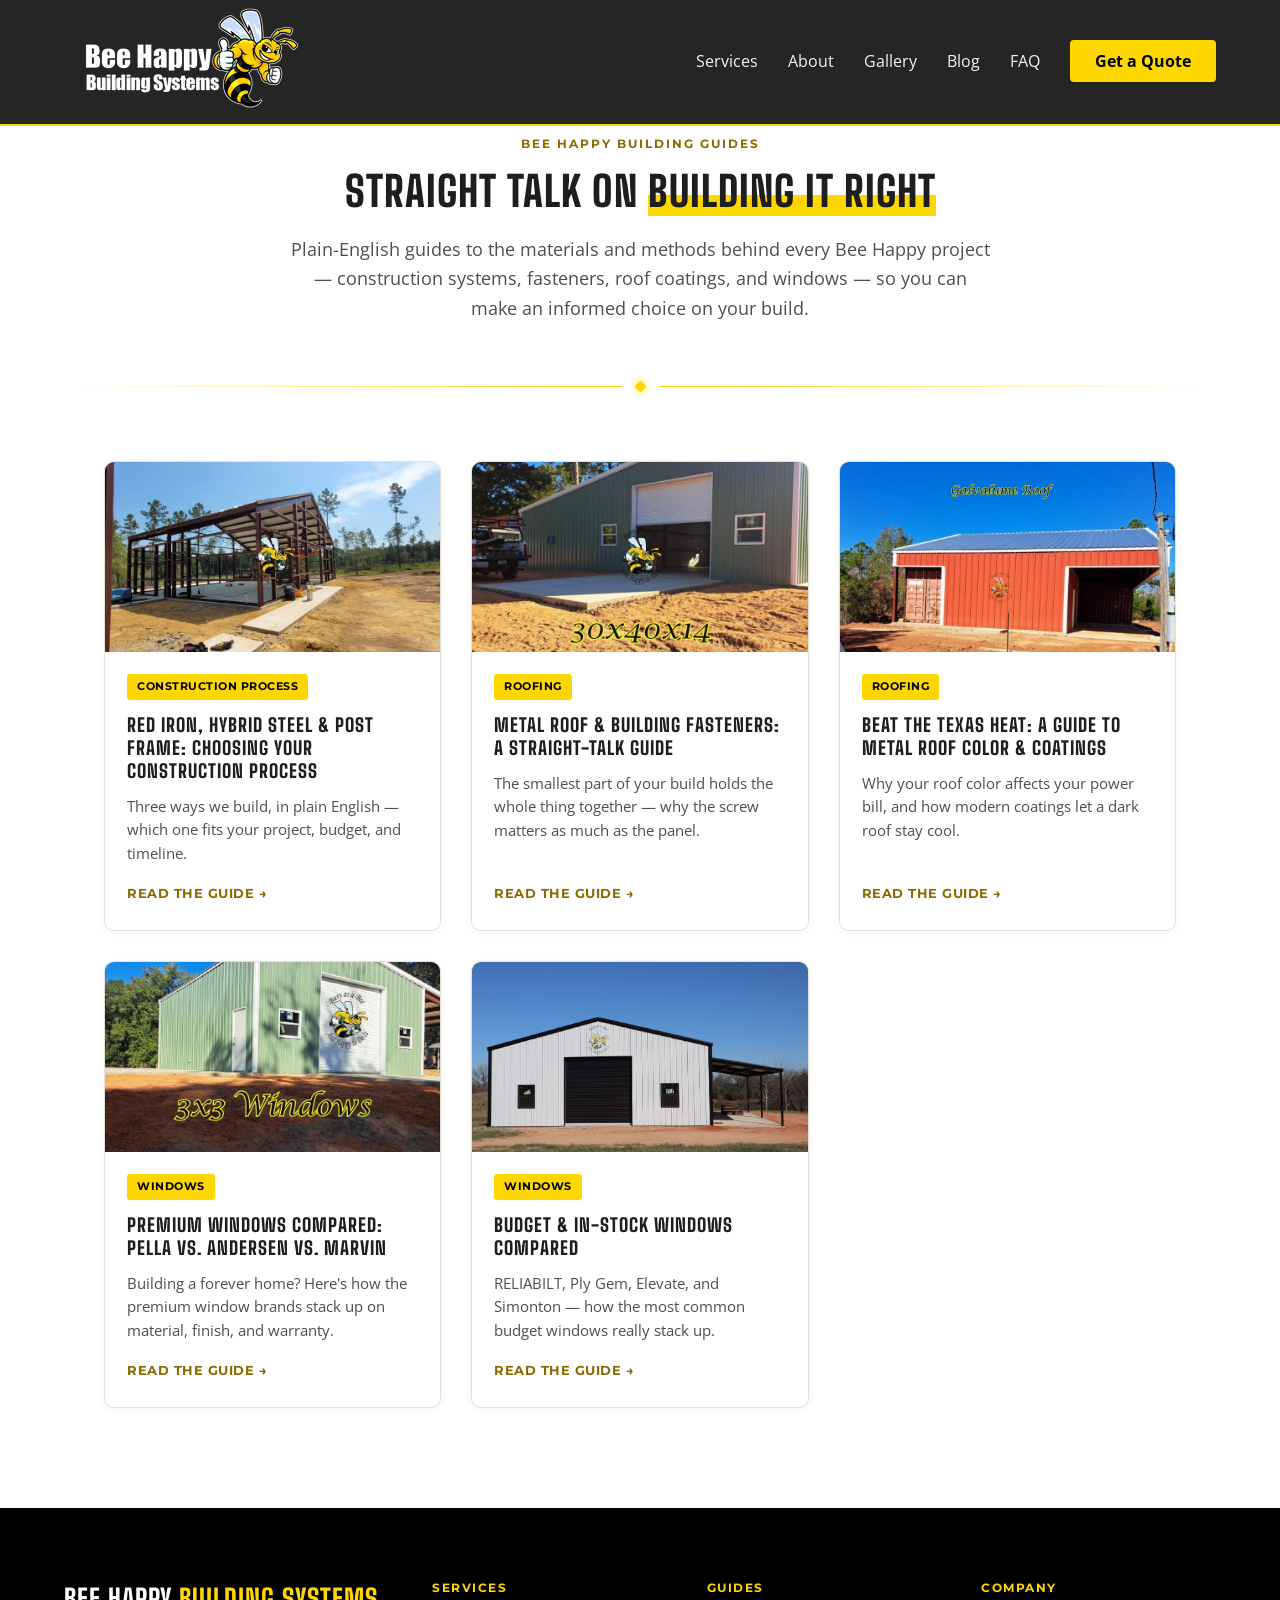
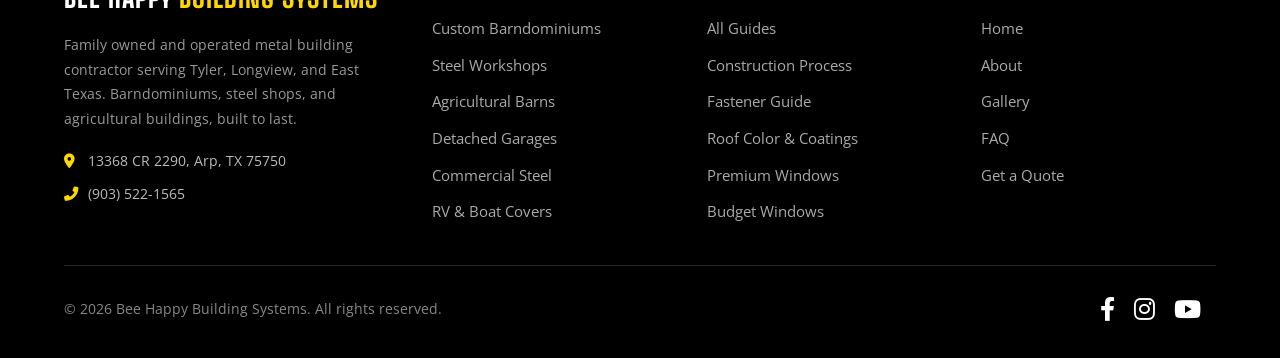
==== blog/index.html @ f6513d91 "updated home page, created various blog pages and completed footer design" ====
<!DOCTYPE html>
<html lang="en-US">
<head>
    <meta charset="UTF-8">
    <meta name="viewport" content="width=device-width, initial-scale=1.0">
    <meta http-equiv="X-UA-Compatible" content="IE=edge">

    <title>Building Guides & Resources | Bee Happy Building Systems</title>
    <meta name="title" content="Building Guides & Resources | Bee Happy Building Systems">
    <meta name="description" content="Straight-talk guides on construction process, fasteners, roof coatings, and windows from Bee Happy Building Systems — East Texas barndominium and steel building contractors.">
    <meta name="author" content="Bee Happy Building Systems">
    <meta name="robots" content="index, follow, max-snippet:-1, max-image-preview:large, max-video-preview:-1">
    <link rel="canonical" href="https://beehappybuildings.com/blog/">

    <meta name="theme-color" content="#FDB813">
    <link rel="icon" href="../assets/favicons/favicon.ico" sizes="any">
    <link rel="icon" type="image/png" sizes="32x32" href="../assets/favicons/favicon-32x32.png">
    <link rel="icon" type="image/png" sizes="16x16" href="../assets/favicons/favicon-16x16.png">
    <link rel="apple-touch-icon" sizes="180x180" href="../assets/favicons/apple-touch-icon.png">
    <link rel="manifest" href="../site.webmanifest">

    <meta property="og:type" content="website">
    <meta property="og:url" content="https://beehappybuildings.com/blog/">
    <meta property="og:site_name" content="Bee Happy Building Systems">
    <meta property="og:title" content="Building Guides & Resources | Bee Happy Building Systems">
    <meta property="og:description" content="Straight-talk guides on construction process, fasteners, roof coatings, and windows from an East Texas barndominium and steel building contractor.">
    <meta property="og:image" content="https://beehappybuildings.com/assets/images/building-header.png">
    <meta property="og:locale" content="en_US">

    <meta name="twitter:card" content="summary_large_image">
    <meta name="twitter:title" content="Building Guides & Resources | Bee Happy Building Systems">
    <meta name="twitter:description" content="Straight-talk guides on construction process, fasteners, roof coatings, and windows from an East Texas barndominium and steel building contractor.">
    <meta name="twitter:image" content="https://beehappybuildings.com/assets/images/building-header.png">

    <script type="application/ld+json">
    {
      "@context": "https://schema.org",
      "@type": "CollectionPage",
      "name": "Bee Happy Building Systems — Building Guides & Resources",
      "url": "https://beehappybuildings.com/blog/",
      "isPartOf": { "@id": "https://beehappybuildings.com/#organization" },
      "hasPart": [
        { "@type": "BlogPosting", "headline": "Red Iron, Hybrid Steel & Post Frame: Choosing Your Construction Process", "url": "https://beehappybuildings.com/blog/construction-process.html" },
        { "@type": "BlogPosting", "headline": "Metal Roof & Building Fasteners: A Straight-Talk Guide", "url": "https://beehappybuildings.com/blog/fastener-guide.html" },
        { "@type": "BlogPosting", "headline": "Beat the Texas Heat: A Guide to Metal Roof Color & Coatings", "url": "https://beehappybuildings.com/blog/roof-color-coatings-guide.html" },
        { "@type": "BlogPosting", "headline": "Premium Windows Compared: Pella vs. Andersen vs. Marvin", "url": "https://beehappybuildings.com/blog/premium-windows-guide.html" },
        { "@type": "BlogPosting", "headline": "Budget & In-Stock Windows Compared", "url": "https://beehappybuildings.com/blog/budget-windows-guide.html" }
      ]
    }
    </script>

    <script type="application/ld+json">
    {
      "@context": "https://schema.org",
      "@type": "BreadcrumbList",
      "itemListElement": [
        { "@type": "ListItem", "position": 1, "name": "Home", "item": "https://beehappybuildings.com/" },
        { "@type": "ListItem", "position": 2, "name": "Blog", "item": "https://beehappybuildings.com/blog/" }
      ]
    }
    </script>

    <link rel="preconnect" href="https://fonts.googleapis.com">
    <link rel="preconnect" href="https://fonts.gstatic.com" crossorigin>
    <link href="https://fonts.googleapis.com/css2?family=Big+Shoulders:wght@800&family=Montserrat:wght@400;700;900&family=Open+Sans:wght@400;600&display=swap" rel="stylesheet">

    <link rel="stylesheet" href="https://cdnjs.cloudflare.com/ajax/libs/font-awesome/6.0.0/css/all.min.css">
    <link rel="stylesheet" href="../assets/css/styles/style.css">
    <link rel="stylesheet" href="../assets/css/styles/blog.css">
</head>
<body class="blog-page">

    <nav id="site-nav">
        <div class="logo">
            <a href="../index.html#top">
                <img src="../assets/images/company-logo.png" alt="Bee Happy Building Systems">
            </a>
        </div>
        <div class="hamburger" onclick="toggleMenu()">
            <i class="fas fa-bars"></i>
        </div>
        <ul class="nav-links">
            <li><a href="../index.html#services">Services</a></li>
            <li><a href="../index.html#about">About</a></li>
            <li><a href="../gallery/index.html">Gallery</a></li>
            <li><a href="index.html">Blog</a></li>
            <li><a href="../index.html#faq">FAQ</a></li>
            <li><a href="../index.html#contact" class="cta-btn">Get a Quote</a></li>
        </ul>
    </nav>

    <section class="blog-hero">
        <div class="blog-hero__wrap">
            <span class="blog-hero__eyebrow">Bee Happy Building Guides</span>
            <h1>Straight Talk on <span>Building It Right</span></h1>
            <p class="deck">Plain-English guides to the materials and methods behind every Bee Happy project — construction systems, fasteners, roof coatings, and windows — so you can make an informed choice on your build.</p>
        </div>
    </section>

    <div class="section-divider" aria-hidden="true"><span></span></div>

    <section class="post-grid">

        <article class="post-card">
            <a href="construction-process.html" class="post-card__img">
                <img src="../assets/images/Bee%20Happy%20Building%20Systems%20Steel%20Building-10.jpg" alt="Red iron steel frame under construction on an East Texas building site">
            </a>
            <div class="post-card__body">
                <span class="post-card__tag">Construction Process</span>
                <h2><a href="construction-process.html">Red Iron, Hybrid Steel & Post Frame: Choosing Your Construction Process</a></h2>
                <p>Three ways we build, in plain English — which one fits your project, budget, and timeline.</p>
                <a href="construction-process.html" class="post-card__link">Read the Guide &rarr;</a>
            </div>
        </article>

        <article class="post-card">
            <a href="fastener-guide.html" class="post-card__img">
                <img src="../assets/images/Bee%20Happy%20Building%20Systems%20Steel%20Building-24.jpg" alt="Finished steel building showing panel seams and trim">
            </a>
            <div class="post-card__body">
                <span class="post-card__tag">Roofing</span>
                <h2><a href="fastener-guide.html">Metal Roof & Building Fasteners: A Straight-Talk Guide</a></h2>
                <p>The smallest part of your build holds the whole thing together — why the screw matters as much as the panel.</p>
                <a href="fastener-guide.html" class="post-card__link">Read the Guide &rarr;</a>
            </div>
        </article>

        <article class="post-card">
            <a href="roof-color-coatings-guide.html" class="post-card__img">
                <img src="../assets/images/Bee%20Happy%20Building%20Systems%20Steel%20Building-23.jpg" alt="Steel building with a Galvalume metal roof">
            </a>
            <div class="post-card__body">
                <span class="post-card__tag">Roofing</span>
                <h2><a href="roof-color-coatings-guide.html">Beat the Texas Heat: A Guide to Metal Roof Color & Coatings</a></h2>
                <p>Why your roof color affects your power bill, and how modern coatings let a dark roof stay cool.</p>
                <a href="roof-color-coatings-guide.html" class="post-card__link">Read the Guide &rarr;</a>
            </div>
        </article>

        <article class="post-card">
            <a href="premium-windows-guide.html" class="post-card__img">
                <img src="../assets/images/Bee%20Happy%20Building%20Systems%20Steel%20Building-28.jpg" alt="Steel building with finished windows installed">
            </a>
            <div class="post-card__body">
                <span class="post-card__tag">Windows</span>
                <h2><a href="premium-windows-guide.html">Premium Windows Compared: Pella vs. Andersen vs. Marvin</a></h2>
                <p>Building a forever home? Here's how the premium window brands stack up on material, finish, and warranty.</p>
                <a href="premium-windows-guide.html" class="post-card__link">Read the Guide &rarr;</a>
            </div>
        </article>

        <article class="post-card">
            <a href="budget-windows-guide.html" class="post-card__img">
                <img src="../assets/images/Bee%20Happy%20Building%20Systems%20Steel%20Building-15.jpg" alt="Steel building with budget vinyl windows installed">
            </a>
            <div class="post-card__body">
                <span class="post-card__tag">Windows</span>
                <h2><a href="budget-windows-guide.html">Budget & In-Stock Windows Compared</a></h2>
                <p>RELIABILT, Ply Gem, Elevate, and Simonton — how the most common budget windows really stack up.</p>
                <a href="budget-windows-guide.html" class="post-card__link">Read the Guide &rarr;</a>
            </div>
        </article>

    </section>

    <footer>
        <div class="footer-grid">
            <div class="footer-col footer-brand">
                <div class="footer-wordmark">Bee Happy <span>Building Systems</span></div>
                <p>Family owned and operated metal building contractor serving Tyler, Longview, and East Texas. Barndominiums, steel shops, and agricultural buildings, built to last.</p>
                <div class="footer-contact">
                    <p><i class="fas fa-map-marker-alt"></i>13368 CR 2290, Arp, TX 75750</p>
                    <p><i class="fas fa-phone-alt"></i><a href="tel:+19035221565">(903) 522-1565</a></p>
                </div>
            </div>

            <div class="footer-col">
                <h4>Services</h4>
                <ul>
                    <li><a href="../index.html#barndominiums">Custom Barndominiums</a></li>
                    <li><a href="../index.html#steel-workshops">Steel Workshops</a></li>
                    <li><a href="../index.html#agricultural-barns">Agricultural Barns</a></li>
                    <li><a href="../index.html#detached-garages">Detached Garages</a></li>
                    <li><a href="../index.html#commercial-steel">Commercial Steel</a></li>
                    <li><a href="../index.html#rv-boat-covers">RV & Boat Covers</a></li>
                </ul>
            </div>

            <div class="footer-col">
                <h4>Guides</h4>
                <ul>
                    <li><a href="index.html">All Guides</a></li>
                    <li><a href="construction-process.html">Construction Process</a></li>
                    <li><a href="fastener-guide.html">Fastener Guide</a></li>
                    <li><a href="roof-color-coatings-guide.html">Roof Color & Coatings</a></li>
                    <li><a href="premium-windows-guide.html">Premium Windows</a></li>
                    <li><a href="budget-windows-guide.html">Budget Windows</a></li>
                </ul>
            </div>

            <div class="footer-col">
                <h4>Company</h4>
                <ul>
                    <li><a href="../index.html#top">Home</a></li>
                    <li><a href="../index.html#about">About</a></li>
                    <li><a href="../gallery/index.html">Gallery</a></li>
                    <li><a href="../index.html#faq">FAQ</a></li>
                    <li><a href="../index.html#contact">Get a Quote</a></li>
                </ul>
            </div>
        </div>

        <div class="footer-bottom">
            <p>&copy; 2026 Bee Happy Building Systems. All rights reserved.</p>
            <div class="social-links">
                <a href="https://www.facebook.com/beehappybuildingsystemsllc/" target="_blank" rel="noopener"><i class="fab fa-facebook-f"></i></a>
                <a href="#"><i class="fab fa-instagram"></i></a>
                <a href="#"><i class="fab fa-youtube"></i></a>
            </div>
        </div>
    </footer>

    <script>
        function toggleMenu() {
            document.querySelector('.nav-links').classList.toggle('active');
        }
        document.querySelectorAll('.nav-links a').forEach(link => {
            link.addEventListener('click', () => {
                document.querySelector('.nav-links').classList.remove('active');
            });
        });

        // Shrink the fixed nav slightly once the page has scrolled a bit
        (function () {
            const siteNav = document.getElementById('site-nav');
            if (!siteNav) return;
            let ticking = false;
            function updateNavState() {
                siteNav.classList.toggle('nav-scrolled', window.scrollY > 50);
                ticking = false;
            }
            window.addEventListener('scroll', () => {
                if (!ticking) {
                    window.requestAnimationFrame(updateNavState);
                    ticking = true;
                }
            }, { passive: true });
            updateNavState();
        })();
    </script>
</body>
</html>
---- assets/css/styles/style.css ----
/* --- RESET & VARIABLES --- */
:root {
    --primary: #FFD700; /* Rust Orange */
    --dark: #1b1b1b;
    --darker: #111111;
    --light: #f4f4f4;
    --gray: #333333;
    --transition: all 0.3s ease;
}

* {
    margin: 0;
    padding: 0;
    box-sizing: border-box;
}

/* Keeps anchor targets (nav links, footer links) clear of the fixed nav
   instead of scrolling right underneath it. */
html {
    scroll-padding-top: 130px;
}

body {
    font-family: 'Open Sans', sans-serif;
    background-color: var(--darker);
    color: var(--light);
    line-height: 1.6;
    overflow-x: hidden;
}

h1, h2, h3, h4 {
    font-family: 'Big Shoulders', sans-serif;
    font-weight: 800;
    text-transform: uppercase;
    letter-spacing: 1px;
}

a { text-decoration: none; color: inherit; }
ul { list-style: none; }
/* --- LOGO --- */
.logo {
    display: flex;
    align-items: center;
    /* This ensures the logo container doesn't force the nav to be too tall */
    height: 100%; 
}


/* Optional: Logo hover effect */
.logo img:hover {
    filter: drop-shadow(0 0 2px var(--primary));
}

/* Shrinks smoothly on scroll (see .nav-scrolled below) — transform rather
   than width/height so it doesn't fight the mobile width:150px override. */
.logo img {
    transition: transform 0.3s ease;
    transform-origin: left center;
}
/* --- MOBILE LOGO SHRINK --- */
@media (max-width: 768px) {
    .logo img {
        /* Shrink the logo further for mobile screens */
        width: 150px; 
    }
    
    /* Ensure the nav doesn't get too tall on mobile */
    nav {
        padding: 10px 5%;
    }
}
/* --- NAVIGATION --- */
nav {
    display: flex;
    justify-content: space-between;
    align-items: center;
    padding: 5px 5%;
    background: rgba(26, 26, 26, 0.95);
    position: fixed;
    width: 100%;
    top: 0;
    z-index: 1000;
    border-bottom: 2px solid var(--primary);
    transition: padding 0.3s ease;
}

/* --- SHRINKING NAV ON SCROLL --- */
/* `.nav-scrolled` is toggled by JS once the page scrolls past ~50px (see the
   inline script at the bottom of each page). Specificity (element+class)
   beats the mobile media query's plain `nav{padding:10px 5%}` above, so this
   applies consistently on both desktop and mobile without extra overrides. */
nav.nav-scrolled {
    padding: 2px 5%;
}

nav.nav-scrolled .logo img {
    transform: scale(0.82);
}

.logo {
    font-size: 1.5rem;
    font-weight: 900;
    color: var(--light);
}

.logo span { color: var(--primary); }

.nav-links {
    display: flex;
    gap: 30px;
    font-size: 1rem;
}

.nav-links a:hover { color: var(--primary); transition: var(--transition); }

.cta-btn {
    background: var(--primary);
    padding: 10px 25px;
    border-radius: 4px;
    font-weight: 700;
    transition: var(--transition);
}
/* Update text colors for better contrast on yellow buttons */
.cta-btn, button[type="submit"] {
    color: #000 !important; /* Black text on yellow buttons for readability */
}

.cta-btn:hover, button[type="submit"]:hover {
    background: var(--light);
    color: var(--dark) !important;
}

/* Ensure icons and accents pop */
.card i, .section-title span, .logo span {
    color: var(--primary);
}
/* .cta-btn:hover { background: #fff; color: var(--primary); } */

/* --- SECONDARY (OUTLINE) BUTTON --- */
/* Smaller, lower-emphasis than .cta-btn — for in-copy links like
   "Check Out Our Methods" rather than primary lead-gen CTAs. */
/* Wraps the outline button + Google rating badge on one line so adding the
   rating doesn't add extra vertical space to the section. */
.about-cta-row {
    display: flex;
    align-items: center;
    gap: 22px;
    flex-wrap: wrap;
    margin-top: 20px;
}

.btn-outline {
    display: inline-flex;
    align-items: center;
    gap: 8px;
    padding: 9px 20px;
    border: 2px solid var(--primary);
    border-radius: 4px;
    color: var(--primary);
    font-family: 'Open Sans', sans-serif;
    font-weight: 600;
    font-size: 0.9rem;
    transition: var(--transition);
}

.btn-outline i { font-size: 0.75rem; transition: var(--transition); }

.btn-outline:hover {
    background: var(--primary);
    color: #000;
}

/* Google rating badge (5 stars + link to the Business Profile) */
.google-rating {
    display: inline-flex;
    align-items: center;
    gap: 9px;
    color: #ccc;
    font-size: 0.85rem;
    transition: var(--transition);
}

.google-rating__stars { color: var(--primary); font-size: 0.8rem; letter-spacing: 2px; }

.google-rating__text {
    font-family: 'Montserrat', sans-serif;
    font-weight: 600;
    white-space: nowrap;
}

.google-rating:hover { color: var(--primary); }

/* Mobile Menu */
.hamburger { display: none; font-size: 1.5rem; cursor: pointer; }

/* --- BREADCRUMB (dark-theme pages, e.g. /gallery/) --- */
/* style.css's bare `nav {}` rule (fixed header) matches every <nav>
   element, including this one — reset the fixed-header-only properties so
   it lays out normally in the flow instead of stacking on the real nav. */
.breadcrumb {
    position: static;
    top: auto;
    width: auto;
    z-index: auto;
    background: none;
    border-bottom: none;
    display: block;
    max-width: 1200px;
    margin: 0 auto;
    padding: 150px 5% 0;
    font-family: 'Montserrat', sans-serif;
    font-size: 0.78rem;
    letter-spacing: 0.5px;
    text-transform: uppercase;
    color: #999;
}

.breadcrumb a { color: var(--primary); }
.breadcrumb a:hover { text-decoration: underline; }

@media (max-width: 768px) {
    .breadcrumb { padding-top: 110px; }
}

/* --- SECTION DIVIDER FLOURISH --- */
.section-divider {
    display: flex;
    align-items: center;
    justify-content: center;
    width: 100%;
    max-width: 90%;
    margin: 0 auto;
    padding: 0;
}

.section-divider::before,
.section-divider::after {
    content: '';
    flex: 1;
    height: 1px;
    background: linear-gradient(90deg, transparent, var(--primary));
}

.section-divider::after { background: linear-gradient(90deg, var(--primary), transparent); }

.section-divider span {
    flex-shrink: 0;
    width: 9px;
    height: 9px;
    margin: 0 14px;
    background: var(--primary);
    border-radius: 2px;
    transform: rotate(45deg);
    box-shadow: 0 0 10px rgba(255, 215, 0, 0.65);
}

/* --- HERO SECTION --- */
.hero {
    position: relative;
    height: 100vh;
    display: flex;
    align-items: center;
    justify-content: center;
    text-align: center;
    overflow: hidden;
}

.video-bg {
    position: absolute;
    top: 0;
    left: 0;
    width: 100%;
    height: 100%;
    object-fit: cover;
    z-index: -2;
    opacity: 0.6;
}

.hero::before {
    content: '';
    position: absolute;
    top: 0; left: 0; width: 100%; height: 100%;
    background: linear-gradient(rgba(53, 53, 53, 0.502), rgba(0, 0, 0, 0.152));
    z-index: -1;
}

.hero-content {
    z-index: 1;
    padding: 20px;
    max-width: 800px;
}

.hero-content h1 {
    font-size: 3.5rem;
    margin-bottom: 20px;
    text-shadow: 2px 2px 10px rgba(0,0,0,0.7);
}

.hero-content p {
    font-size: 1.2rem;
    margin-bottom: 30px;
}

/* --- SERVICES CARDS (Strict 3-Column Layout) --- */
.services {
    padding: 80px 5%;
    background: var(--dark);
    display: flex;
    flex-direction: column;
    align-items: center;
}

.section-title {
    text-align: center;
    margin-bottom: 60px;
    font-size: 1.7rem;
}

.section-title span { border-bottom: 3px solid var(--primary); }

.card-grid {
    display: grid;
    grid-template-columns: repeat(3, 1fr); /* 3 cards across */
    gap: 30px;
    width: 100%;
    max-width: 1200px;
    margin: 0 auto;
}

.card {
    background: var(--gray);
    padding: 40px 30px;
    border-radius: 8px;
    text-align: center;
    transition: var(--transition);
    border: 1px solid transparent;
    display: flex;
    flex-direction: column;
    align-items: center;
    border-bottom: 3px solid var(--primary);
}

.card:hover {
    transform: translateY(-10px);
    box-shadow: 0 10px 20px rgba(0,0,0,0.3);
    border-color: rgba(255, 215, 0, 0.3); /* Slight yellow tint on the whole border */
    border-bottom: 3px solid var(--light); /* Change line color on hover for a dynamic effect */
}

.card i {
    font-size: 3rem;
    color: var(--primary);
    margin-bottom: 20px;
}

.card h3 { margin-bottom: 15px; }

/* --- ABOUT SECTION --- */
.about {
    padding: 80px 5%;
    display: flex;
    align-items: center;
    flex-wrap: wrap;
    gap: 50px;
    background: var(--darker);
}

.about-text { flex: 1; min-width: 300px; }
.about-text h2 { margin-bottom: 20px; font-size: 2.5rem; }
.about-text p { margin-bottom: 20px; color: #ccc; }

/* Company mission-statement pull-quote (used in "Why Choose Bee Happy") */
.mission-quote {
    margin-top: 30px;
    padding: 18px 24px;
    border-left: 4px solid var(--primary);
    background: rgba(255, 215, 0, 0.06);
    border-radius: 4px;
    font-style: italic;
    color: var(--light);
    font-size: 1.05rem;
}

/* --- OUR PROCESS --- */
.process {
    padding: 80px 5%;
    background: var(--dark);
    display: flex;
    flex-direction: column;
    align-items: center;
}

.process-grid {
    display: grid;
    grid-template-columns: repeat(4, 1fr);
    gap: 30px;
    width: 100%;
    max-width: 1200px;
    margin: 0 auto;
}

.process-step { text-align: center; padding: 10px; position: relative; }

.process-step .step-number {
    position: relative;
    display: inline-flex;
    align-items: center;
    justify-content: center;
    width: 56px;
    height: 56px;
    margin-bottom: 18px;
}

/* Circle "draws itself" (stroke-dashoffset animates to 0) once the step
   scrolls into view — see the IntersectionObserver in the page script. */
.step-circle {
    position: absolute;
    top: 0;
    left: 0;
    width: 56px;
    height: 56px;
    transform: rotate(-90deg); /* start the draw at 12 o'clock */
}

.step-circle__track {
    fill: none;
    stroke: rgba(255, 215, 0, 0.15);
    stroke-width: 2;
}

.step-circle__progress {
    fill: none;
    stroke: var(--primary);
    stroke-width: 2;
    stroke-linecap: round;
    stroke-dasharray: 169.6;
    stroke-dashoffset: 169.6;
    transition: stroke-dashoffset 1s ease;
}

.process-step.in-view .step-circle__progress { stroke-dashoffset: 0; }

/* Slight stagger so the four circles draw left-to-right, not all at once */
.process-step:nth-child(2) .step-circle__progress { transition-delay: 0.15s; }
.process-step:nth-child(3) .step-circle__progress { transition-delay: 0.3s; }
.process-step:nth-child(4) .step-circle__progress { transition-delay: 0.45s; }

.step-number__text {
    position: relative;
    z-index: 1;
    font-family: 'Big Shoulders', sans-serif;
    font-weight: 800;
    font-size: 1.3rem;
    color: var(--primary);
}

@media (prefers-reduced-motion: reduce) {
    .step-circle__progress { transition: none; stroke-dashoffset: 0; }
}

.process-step h3 { font-size: 1.05rem; margin-bottom: 10px; }
.process-step p { color: #ccc; font-size: 0.9rem; line-height: 1.6; }

.about-image {
    flex: 1;
    min-width: 300px;
    height: 400px;
    background: url('../../images/Bee Happy Building Systems Steel Building-7.jpg') center/cover;
    border-radius: 8px;
    box-shadow: 20px 20px 0 var(--primary);
}

/* --- FAQ ACCORDION --- */
.faq {
    padding: 80px 5%;
    background: var(--dark);
    display: flex;
    flex-direction: column;
    align-items: center;
}

/* Two topical columns (Construction & Roofing / Windows) on desktop,
   collapsing to one column on mobile — see the breakpoint below. */
.accordion-grid {
    display: grid;
    grid-template-columns: repeat(2, 1fr);
    gap: 0 40px;
    width: 100%;
    max-width: 1100px;
    margin: 0 auto;
}

.accordion-column-label {
    font-family: 'Montserrat', sans-serif;
    font-size: 0.8rem;
    font-weight: 700;
    letter-spacing: 1.5px;
    text-transform: uppercase;
    color: var(--primary);
    /* No margin — the parent .accordion's flex `gap` already spaces this
       from the first item below it, same as between every other item. */
}

.accordion {
    width: 100%;
    display: flex;
    flex-direction: column;
    gap: 15px;
}

.accordion-item {
    background: var(--gray);
    border-radius: 8px;
    border-bottom: 3px solid #4f4f4f;
    overflow: hidden;
    transition: var(--transition);
}

.accordion-item.active { border-bottom: 3px solid var(--primary); }

.accordion-header {
    width: 100%;
    display: flex;
    justify-content: space-between;
    align-items: center;
    gap: 20px;
    background: none;
    border: none;
    color: var(--light);
    font-family: 'Montserrat', sans-serif;
    font-weight: 700;
    text-transform: uppercase;
    letter-spacing: 1px;
    font-size: 1rem;
    text-align: left;
    padding: 20px 25px;
    cursor: pointer;
}

.accordion-header i {
    color: var(--primary);
    flex-shrink: 0;
    transition: transform 0.3s ease;
}

.accordion-item.active .accordion-header i { transform: rotate(180deg); }

.accordion-content {
    max-height: 0;
    overflow: hidden;
    padding: 0 25px;
    transition: max-height 0.35s ease;
}

.accordion-content p { color: #ccc; padding-bottom: 20px; }

/* --- FEATURED VIDEO --- */
.video-feature {
    padding: 100px 5%;
    background: var(--darker);
    display: flex;
    flex-direction: column;
    align-items: center;
}

.video-wrapper {
    width: 100%;
    max-width: 1200px;
    margin: 0 auto;
    padding: 0 20px;
}

.video-embed {
    position: relative;
    width: 100%;
    aspect-ratio: 16 / 9;
    border-radius: 8px;
    overflow: hidden;
    box-shadow: 0 10px 30px rgba(0,0,0,0.4);
}

.video-embed iframe {
    position: absolute;
    top: 0;
    left: 0;
    width: 100%;
    height: 100%;
    border: 0;
}

@media (max-width: 600px) {
    .video-wrapper { padding: 0 10px; }
}

/* --- ASYMMETRICAL GALLERY --- */
/* --- UPDATED GALLERY SECTION --- */
.gallery-section {
    padding: 100px 5%; /* Top/Bottom padding for section breathing room */
    background: var(--dark);
    display: flex;
    flex-direction: column;
    align-items: center;
}

.gallery-grid {
    display: grid;
    grid-template-columns: repeat(4, 1fr);
    grid-auto-rows: 250px; /* Increased row height for a bolder look */
    gap: 20px;
    
    /* ADD THESE LINES FOR CENTERING & SPACING */
    width: 100%;
    max-width: 1200px; /* Limits the width on large monitors */
    margin: 0 auto;    /* Centers the grid in the viewport */
    padding: 0 20px;   /* Extra safety padding for the grid itself */
}

.gallery-item {
    position: relative;
    overflow: hidden;
    cursor: pointer;
    border-radius: 4px;
}

/* Ensure images maintain their aspect ratio and quality */
.gallery-item img {
    width: 100%;
    height: 100%;
    object-fit: cover;
    border-radius: 8px; /* Slightly rounded corners for a modern feel */
    transition: transform 0.5s ease;
}
@media (max-width: 1024px) {
    .gallery-grid {
        grid-template-columns: repeat(2, 1fr);
        padding: 0 10px;
    }
}

@media (max-width: 600px) {
    .gallery-grid {
        grid-template-columns: 1fr; /* Single column for small phones */
        grid-auto-rows: 300px;
    }
}

.gallery-item:hover img { transform: scale(1.1); }

.gallery-teaser__cta { margin-top: 40px; }

.g-wide { grid-column: span 2; }
.g-tall { grid-row: span 2; }
.g-big { grid-column: span 2; grid-row: span 2; }

/* Lightbox */
.lightbox {
    position: fixed;
    top: 0; left: 0;
    width: 100%; height: 100%;
    background: rgba(0,0,0,0.9);
    display: none;
    justify-content: center;
    align-items: center;
    z-index: 2000;
}

.lightbox img {
    max-width: 90%;
    max-height: 90%;
    border: 2px solid var(--primary);
}

.close-lightbox {
    position: absolute;
    top: 20px; right: 30px;
    font-size: 3rem;
    color: #fff;
    cursor: pointer;
}

/* --- CONTACT SECTION --- */
.contact {
    padding: 80px 5%;
    background: linear-gradient(rgba(0,0,0,0.8), rgba(0,0,0,0.8)), url('../../images/BHBS-LLC-Logo.png');
    background-size: cover;
    background-position: center;
    background-attachment: fixed;
    text-align: center;
}

.form-container {
    max-width: 600px;
    margin: 0 auto;
    background: rgba(255,255,255,0.1);
    backdrop-filter: blur(10px);
    padding: 40px;
    border-radius: 10px;
    border: 1px solid rgba(255,255,255,0.2);
}

.form-group { margin-bottom: 20px; text-align: left; }

.form-group label { display: block; margin-bottom: 5px; font-weight: 600; }

.form-group input, .form-group select, .form-group textarea {
    width: 100%;
    padding: 12px;
    background: rgba(0,0,0,0.5);
    border: 1px solid #555;
    color: #fff;
    border-radius: 4px;
}

.form-group input:focus, .form-group textarea:focus {
    outline: none;
    border-color: var(--primary);
}

button[type="submit"] {
    width: 100%;
    padding: 15px;
    background: var(--primary);
    color: #fff;
    border: none;
    font-weight: bold;
    font-size: 1.1rem;
    cursor: pointer;
    text-transform: uppercase;
    border-radius: 4px;
    transition: var(--transition);
}

button[type="submit"]:hover { background: #e05e2b; }

/* --- CONTACT LAYOUT --- */
.contact-wrapper {
    display: flex;
    gap: 30px;
    max-width: 1200px;
    margin: 0 auto;
    padding: 0 20px;
    align-items: stretch; /* Makes map and form equal height */
}

.map-container {
    flex: 1;
    display: flex;
    flex-direction: column;
    border-radius: 10px;
    overflow: hidden;
    border: 2px solid var(--primary); /* Yellow border to match branding */
    background: var(--dark);
}
.map-container iframe {
    flex-grow: 1; /* Ensures map takes up remaining space */
    min-height: 350px;
}

.form-container {
    flex: 1;
    text-align: left;
    /* Styles already exist in your file, just ensuring flex-basis here */
}

/* --- MOBILE RESPONSIVENESS --- */
@media (max-width: 992px) {
    .contact-wrapper {
        flex-direction: column; /* Stacks the map and form */
    }
    
    .map-container {
        height: 300px; /* Smaller height for mobile screens */
        min-height: auto;
        margin-bottom: 20px; /* Space between map and form when stacked */
    }

    .map-container iframe {
        min-height: 150px; /* Prevent iframe from forcing the container past 300px and clipping the directions link */
    }
}

/* --- FOOTER --- */
footer {
    background: #000;
    padding: 70px 5% 30px;
    color: #888;
}

.footer-grid {
    display: grid;
    grid-template-columns: 1.4fr 1fr 1fr 1fr;
    gap: 40px;
    margin-bottom: 40px;
}

.footer-brand .footer-wordmark {
    font-family: 'Big Shoulders', sans-serif;
    font-weight: 800;
    text-transform: uppercase;
    letter-spacing: 1px;
    font-size: 1.6rem;
    color: #fff;
    margin-bottom: 14px;
}

.footer-brand .footer-wordmark span { color: var(--primary); }

.footer-brand p { color: #999; font-size: 0.9rem; line-height: 1.7; max-width: 320px; }

.footer-brand .footer-contact { margin-top: 18px; }

.footer-brand .footer-contact p {
    color: #bbb;
    margin-bottom: 8px;
    max-width: none;
}

.footer-brand .footer-contact i {
    color: var(--primary);
    width: 16px;
    margin-right: 8px;
}

.footer-brand .footer-contact a { color: inherit; }
.footer-brand .footer-contact a:hover { color: var(--primary); }

.footer-col h4 {
    color: var(--primary);
    font-family: 'Montserrat', sans-serif;
    font-size: 0.78rem;
    font-weight: 700;
    letter-spacing: 1.5px;
    text-transform: uppercase;
    margin-bottom: 18px;
}

.footer-col ul { display: flex; flex-direction: column; gap: 11px; }

.footer-col ul li a {
    color: #aaa;
    font-size: 0.92rem;
    transition: var(--transition);
}

.footer-col ul li a:hover { color: var(--primary); }

.footer-bottom {
    display: flex;
    justify-content: space-between;
    align-items: center;
    flex-wrap: wrap;
    gap: 15px;
    border-top: 1px solid #262626;
    padding-top: 24px;
    font-size: 0.85rem;
}

.social-links a {
    font-size: 1.5rem;
    margin-right: 15px;
    color: #fff;
}

.social-links a:hover { color: var(--primary); }

@media (max-width: 900px) {
    .footer-grid { grid-template-columns: 1fr 1fr; }
    .footer-brand { grid-column: 1 / -1; }
}

@media (max-width: 520px) {
    .footer-grid { grid-template-columns: 1fr; }
    .footer-bottom { flex-direction: column; text-align: center; }
}

/* --- RESPONSIVE --- */
/* Tablet: Cards go 2 across */
@media (max-width: 1024px) {
    .card-grid {
        grid-template-columns: repeat(2, 1fr);
        max-width: 800px;
    }

    .process-grid { grid-template-columns: repeat(2, 1fr); }
}

/* Mobile: Nav collapse, Cards stack 1 across */
@media (max-width: 768px) {
    .nav-links {
        display: none;
        flex-direction: column;
        position: absolute;
        top: 100%;
        left: 0;
        width: 100%;
        background: var(--dark);
        padding: 20px;
        text-align: center;
    }

    .nav-links.active { display: flex; }
    .hamburger { display: block; color: #fff; }

    .hero-content h1 { font-size: 2.5rem; }
    
    .card-grid { grid-template-columns: 1fr; }
    .process-grid { grid-template-columns: 1fr; }
    .accordion-grid { grid-template-columns: 1fr; gap: 30px 0; }

    .gallery-grid {
        grid-template-columns: repeat(2, 1fr);
    }

    .g-wide, .g-big { grid-column: span 2; }

    .about-text, .about-image {
        min-width: 100%; /* avoid overflow on narrow phones where 300px exceeds the padded width */
    }

    /* background-attachment: fixed is unreliable/janky on iOS Safari and mobile Chrome */
    .contact {
        background-attachment: scroll;
    }
}
---- assets/css/styles/blog.css ----
/* ==========================================================================
   BLOG THEME — professional white-background variant of the main site.
   Loaded alongside style.css. Nav/footer stay dark for brand continuity;
   everything between them switches to a light, editorial palette.
   ========================================================================== */

:root {
    --paper: #ffffff;
    --paper-alt: #f6f5f1;
    --ink: #1c1f1d;
    --ink-soft: #4b504b;
    --border-soft: #e5e1d4;
    --accent-ink: #8a6a00; /* readable gold-family accent for text on white */
}

/* Only the background changes at the body level — nav/footer must keep the
   homepage's light-on-dark text color (set by the base `body` rule in
   style.css). Every piece of blog content below sets its own explicit
   ink/ink-soft color, so nothing relies on inheriting from body here. */
body.blog-page {
    background: var(--paper);
}

/* style.css's bare `nav {}` rule (written for the fixed site header) matches
   every <nav> element on the page, including these two — reset the
   fixed-header-only properties so they lay out normally in the flow. */
.breadcrumb,
.post-nav {
    position: static;
    top: auto;
    width: auto;
    z-index: auto;
    background: none;
    border-bottom: none;
    display: block;
}

/* --- BREADCRUMB --- */
.breadcrumb {
    max-width: 900px;
    margin: 0 auto;
    padding: 150px 0 0;
    font-family: 'Montserrat', sans-serif;
    font-size: 0.78rem;
    letter-spacing: 0.5px;
    text-transform: uppercase;
    color: var(--ink-soft);
}

.breadcrumb a { color: var(--accent-ink); }
.breadcrumb a:hover { text-decoration: underline; }

/* --- BLOG / POST HERO --- */
.post-hero, .blog-hero {
    background: var(--paper);
    padding: 20px 5% 50px;
    text-align: left;
}

.blog-hero { text-align: center; padding: 130px 5% 60px; }

.post-hero__eyebrow, .blog-hero__eyebrow {
    display: inline-block;
    font-family: 'Montserrat', sans-serif;
    font-weight: 700;
    letter-spacing: 2px;
    text-transform: uppercase;
    font-size: 0.78rem;
    color: var(--accent-ink);
    margin-bottom: 14px;
}

.post-hero__wrap { max-width: 900px; margin: 0 auto; }
.blog-hero__wrap { max-width: 760px; margin: 0 auto; }

.post-hero h1, .blog-hero h1 {
    font-size: 2.6rem;
    line-height: 1.15;
    color: var(--ink);
    margin-bottom: 18px;
}

.post-hero h1 span, .blog-hero h1 span {
    background: linear-gradient(to bottom, transparent 58%, var(--primary) 58%);
}

.post-hero p.deck, .blog-hero p.deck {
    font-size: 1.15rem;
    color: var(--ink-soft);
    max-width: 700px;
}

.blog-hero p.deck { margin: 0 auto; }

.post-hero__meta {
    display: flex;
    gap: 18px;
    flex-wrap: wrap;
    margin-top: 20px;
    font-family: 'Montserrat', sans-serif;
    font-size: 0.8rem;
    color: var(--ink-soft);
    letter-spacing: 0.3px;
}

.post-hero__meta i { color: var(--primary); margin-right: 6px; }

.post-featured-img {
    max-width: 900px;
    margin: 40px auto 0;
    padding: 0 5%;
}

.post-featured-img img {
    width: 100%;
    height: auto;
    max-height: 480px;
    object-fit: cover;
    border-radius: 8px;
    box-shadow: 14px 14px 0 var(--primary);
    display: block;
}

/* --- ARTICLE BODY --- */
.post-body {
    max-width: 760px;
    margin: 0 auto;
    padding: 60px 5% 20px;
}

.post-body h2 {
    font-size: 1.5rem;
    color: var(--ink);
    border-left: 5px solid var(--primary);
    padding-left: 16px;
    margin: 55px 0 20px;
}

.post-body h2:first-child { margin-top: 0; }

.post-body h3 {
    font-size: 1.15rem;
    color: var(--ink);
    margin: 32px 0 14px;
}

.post-body p {
    color: var(--ink-soft);
    font-size: 1.05rem;
    line-height: 1.85;
    margin-bottom: 20px;
}

.post-body p.lede {
    font-size: 1.2rem;
    color: var(--ink);
}

.post-body strong { color: var(--ink); }

.post-body ul.check-list { margin: 0 0 25px; }

.post-body ul.check-list li {
    color: var(--ink-soft);
    font-size: 1.02rem;
    line-height: 1.7;
    margin-bottom: 12px;
    padding-left: 30px;
    position: relative;
}

.post-body ul.check-list li i {
    position: absolute;
    left: 0;
    top: 4px;
    color: var(--primary);
}

.post-body ul.check-list li strong { color: var(--ink); }

/* Callout / "Honest Take" box */
.callout {
    background: var(--paper-alt);
    border-left: 4px solid var(--primary);
    border-radius: 6px;
    padding: 24px 28px;
    margin: 34px 0;
}

.callout p { margin-bottom: 0; color: var(--ink); }
.callout p + p { margin-top: 14px; }

.callout__label {
    display: block;
    font-family: 'Montserrat', sans-serif;
    font-weight: 700;
    letter-spacing: 1px;
    text-transform: uppercase;
    font-size: 0.75rem;
    color: var(--accent-ink);
    margin-bottom: 10px;
}

/* Comparison tables */
.table-wrap {
    overflow-x: auto;
    margin: 30px 0;
    border-radius: 6px;
    border: 1px solid var(--border-soft);
}

.post-body table {
    width: 100%;
    border-collapse: collapse;
    font-size: 0.9rem;
    min-width: 560px;
}

.post-body table caption {
    caption-side: top;
    text-align: left;
    font-family: 'Montserrat', sans-serif;
    font-size: 0.8rem;
    letter-spacing: 0.5px;
    text-transform: uppercase;
    color: var(--ink-soft);
    padding: 10px 14px;
    background: var(--paper-alt);
}

.post-body th {
    background: var(--dark);
    color: var(--light);
    text-transform: uppercase;
    letter-spacing: 0.5px;
    font-family: 'Montserrat', sans-serif;
    font-weight: 700;
    font-size: 0.75rem;
    padding: 12px 14px;
    text-align: left;
    white-space: nowrap;
}

.post-body td {
    padding: 12px 14px;
    border-bottom: 1px solid var(--border-soft);
    color: var(--ink-soft);
    vertical-align: top;
}

.post-body tr:nth-child(even) td { background: var(--paper-alt); }
.post-body tr:last-child td { border-bottom: none; }

/* --- END-OF-POST CTA --- */
.post-cta {
    background: var(--dark);
    color: var(--light);
    border-radius: 10px;
    padding: 45px 5%;
    text-align: center;
    margin: 30px 0 70px;
}

.post-cta h3 {
    color: #fff;
    font-size: 1.5rem;
    margin-bottom: 12px;
}

.post-cta p { color: #ccc; margin-bottom: 24px; }

.post-cta .cta-row {
    display: flex;
    justify-content: center;
    align-items: center;
    gap: 20px;
    flex-wrap: wrap;
}

.post-cta a.phone-link {
    color: var(--primary);
    font-weight: 700;
    font-size: 1.1rem;
    font-family: 'Montserrat', sans-serif;
}

.post-cta a.phone-link i { margin-right: 8px; }

.post-nav {
    max-width: 760px;
    margin: 0 auto;
    padding: 0 5% 60px;
}

.post-nav a {
    display: inline-flex;
    align-items: center;
    gap: 8px;
    font-family: 'Montserrat', sans-serif;
    font-weight: 700;
    font-size: 0.85rem;
    letter-spacing: 0.5px;
    text-transform: uppercase;
    color: var(--accent-ink);
}

.post-nav a:hover { text-decoration: underline; }

/* --- BLOG INDEX GRID --- */
.post-grid {
    display: grid;
    grid-template-columns: repeat(3, 1fr);
    gap: 30px;
    max-width: 1200px;
    margin: 0 auto;
    padding: 70px 5% 100px;
}

.post-card {
    background: var(--paper);
    border: 1px solid var(--border-soft);
    border-radius: 10px;
    overflow: hidden;
    display: flex;
    flex-direction: column;
    transition: var(--transition);
    box-shadow: 0 2px 10px rgba(0,0,0,0.04);
}

.post-card:hover {
    transform: translateY(-6px);
    box-shadow: 0 14px 30px rgba(0,0,0,0.1);
}

.post-card__img {
    height: 190px;
    overflow: hidden;
}

.post-card__img img {
    width: 100%;
    height: 100%;
    object-fit: cover;
    display: block;
    transition: transform 0.5s ease;
}

.post-card:hover .post-card__img img { transform: scale(1.06); }

.post-card__body { padding: 22px 22px 26px; display: flex; flex-direction: column; flex: 1; }

.post-card__tag {
    display: inline-block;
    background: var(--primary);
    color: #000;
    font-family: 'Montserrat', sans-serif;
    font-weight: 700;
    font-size: 0.68rem;
    letter-spacing: 0.5px;
    text-transform: uppercase;
    padding: 4px 10px;
    border-radius: 3px;
    margin-bottom: 14px;
    width: fit-content;
}

.post-card__body h2 {
    font-size: 1.15rem;
    color: var(--ink);
    margin-bottom: 12px;
    line-height: 1.25;
}

.post-card__body p {
    color: var(--ink-soft);
    font-size: 0.92rem;
    line-height: 1.6;
    margin-bottom: 18px;
    flex: 1;
}

.post-card__link {
    font-family: 'Montserrat', sans-serif;
    font-weight: 700;
    font-size: 0.82rem;
    letter-spacing: 0.5px;
    text-transform: uppercase;
    color: var(--accent-ink);
}

.post-card:hover .post-card__link { color: var(--ink); }

@media (max-width: 1024px) {
    .post-grid { grid-template-columns: repeat(2, 1fr); }
}

@media (max-width: 768px) {
    .post-grid { grid-template-columns: 1fr; padding: 50px 5% 70px; }
    .breadcrumb { padding-top: 110px; }
    .post-hero h1, .blog-hero h1 { font-size: 1.9rem; }
    .post-featured-img img { max-height: 260px; }
    .post-body table { min-width: 480px; }
    .post-cta .cta-row { flex-direction: column; gap: 14px; }
}
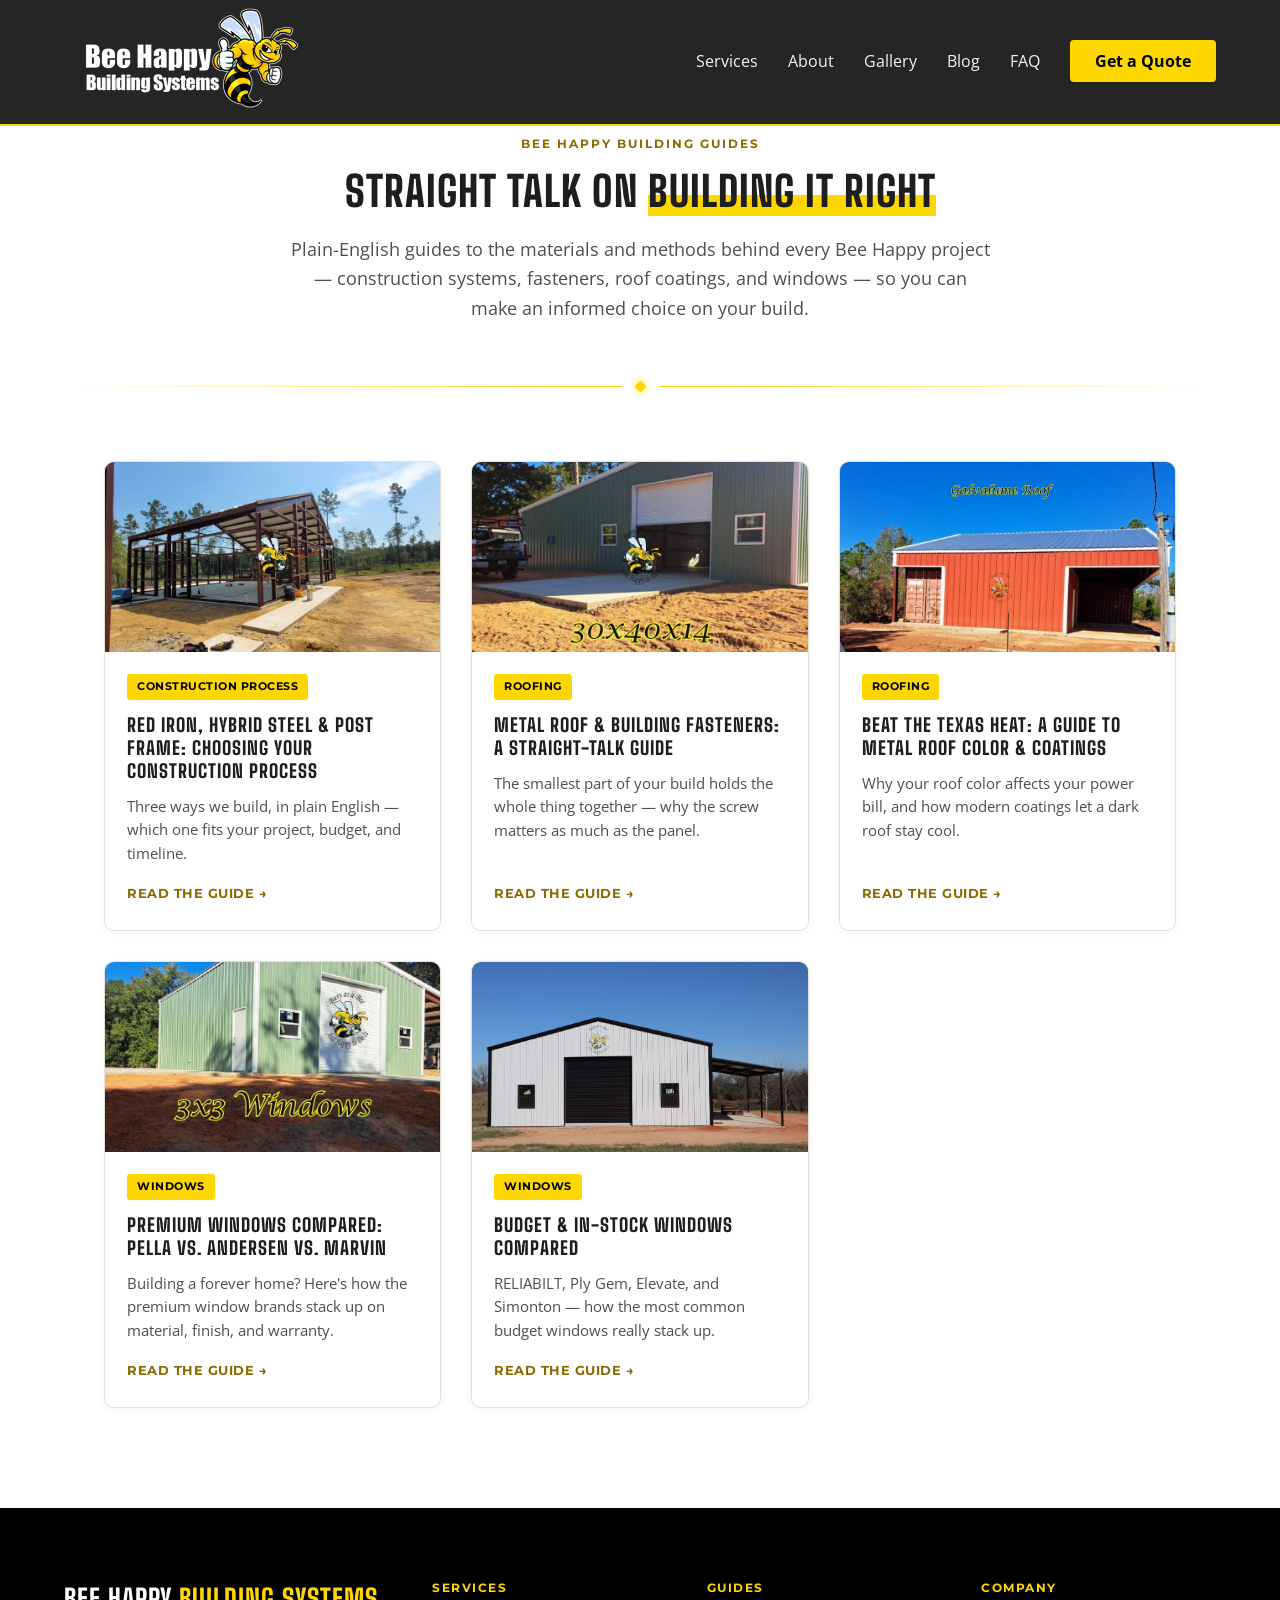
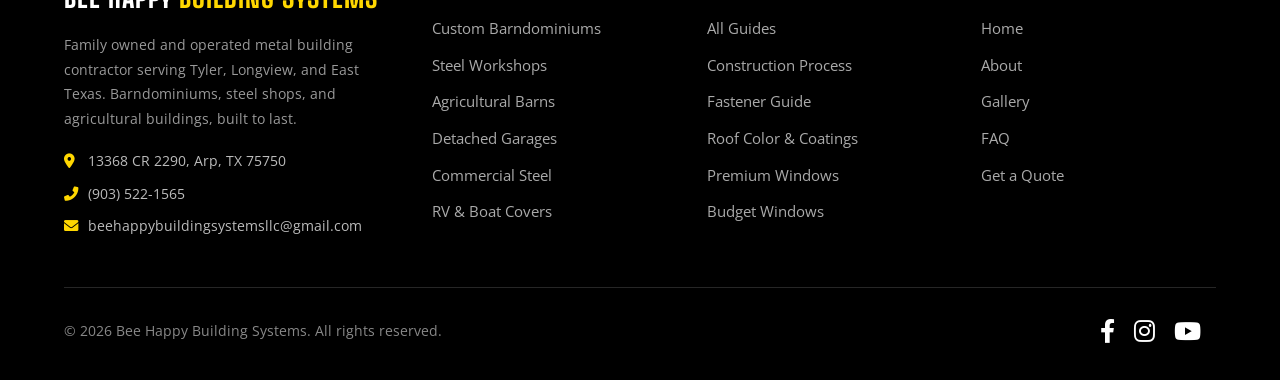
==== commit 504afcab: "update ph mailto and Open Graph" ====
--- a/blog/index.html
+++ b/blog/index.html
@@ -10,7 +10,7 @@
     <meta name="description" content="Straight-talk guides on construction process, fasteners, roof coatings, and windows from Bee Happy Building Systems — East Texas barndominium and steel building contractors.">
     <meta name="author" content="Bee Happy Building Systems">
     <meta name="robots" content="index, follow, max-snippet:-1, max-image-preview:large, max-video-preview:-1">
-    <link rel="canonical" href="https://beehappybuildings.com/blog/">
+    <link rel="canonical" href="https://beehappybuildingsystemsllc.com/blog/">
 
     <meta name="theme-color" content="#FDB813">
     <link rel="icon" href="../assets/favicons/favicon.ico" sizes="any">
@@ -20,31 +20,31 @@
     <link rel="manifest" href="../site.webmanifest">
 
     <meta property="og:type" content="website">
-    <meta property="og:url" content="https://beehappybuildings.com/blog/">
+    <meta property="og:url" content="https://beehappybuildingsystemsllc.com/blog/">
     <meta property="og:site_name" content="Bee Happy Building Systems">
     <meta property="og:title" content="Building Guides & Resources | Bee Happy Building Systems">
     <meta property="og:description" content="Straight-talk guides on construction process, fasteners, roof coatings, and windows from an East Texas barndominium and steel building contractor.">
-    <meta property="og:image" content="https://beehappybuildings.com/assets/images/building-header.png">
+    <meta property="og:image" content="https://beehappybuildingsystemsllc.com/assets/images/og-image.png">
     <meta property="og:locale" content="en_US">
 
     <meta name="twitter:card" content="summary_large_image">
     <meta name="twitter:title" content="Building Guides & Resources | Bee Happy Building Systems">
     <meta name="twitter:description" content="Straight-talk guides on construction process, fasteners, roof coatings, and windows from an East Texas barndominium and steel building contractor.">
-    <meta name="twitter:image" content="https://beehappybuildings.com/assets/images/building-header.png">
+    <meta name="twitter:image" content="https://beehappybuildingsystemsllc.com/assets/images/og-image.png">
 
     <script type="application/ld+json">
     {
       "@context": "https://schema.org",
       "@type": "CollectionPage",
       "name": "Bee Happy Building Systems — Building Guides & Resources",
-      "url": "https://beehappybuildings.com/blog/",
-      "isPartOf": { "@id": "https://beehappybuildings.com/#organization" },
+      "url": "https://beehappybuildingsystemsllc.com/blog/",
+      "isPartOf": { "@id": "https://beehappybuildingsystemsllc.com/#organization" },
       "hasPart": [
-        { "@type": "BlogPosting", "headline": "Red Iron, Hybrid Steel & Post Frame: Choosing Your Construction Process", "url": "https://beehappybuildings.com/blog/construction-process.html" },
-        { "@type": "BlogPosting", "headline": "Metal Roof & Building Fasteners: A Straight-Talk Guide", "url": "https://beehappybuildings.com/blog/fastener-guide.html" },
-        { "@type": "BlogPosting", "headline": "Beat the Texas Heat: A Guide to Metal Roof Color & Coatings", "url": "https://beehappybuildings.com/blog/roof-color-coatings-guide.html" },
-        { "@type": "BlogPosting", "headline": "Premium Windows Compared: Pella vs. Andersen vs. Marvin", "url": "https://beehappybuildings.com/blog/premium-windows-guide.html" },
-        { "@type": "BlogPosting", "headline": "Budget & In-Stock Windows Compared", "url": "https://beehappybuildings.com/blog/budget-windows-guide.html" }
+        { "@type": "BlogPosting", "headline": "Red Iron, Hybrid Steel & Post Frame: Choosing Your Construction Process", "url": "https://beehappybuildingsystemsllc.com/blog/construction-process.html" },
+        { "@type": "BlogPosting", "headline": "Metal Roof & Building Fasteners: A Straight-Talk Guide", "url": "https://beehappybuildingsystemsllc.com/blog/fastener-guide.html" },
+        { "@type": "BlogPosting", "headline": "Beat the Texas Heat: A Guide to Metal Roof Color & Coatings", "url": "https://beehappybuildingsystemsllc.com/blog/roof-color-coatings-guide.html" },
+        { "@type": "BlogPosting", "headline": "Premium Windows Compared: Pella vs. Andersen vs. Marvin", "url": "https://beehappybuildingsystemsllc.com/blog/premium-windows-guide.html" },
+        { "@type": "BlogPosting", "headline": "Budget & In-Stock Windows Compared", "url": "https://beehappybuildingsystemsllc.com/blog/budget-windows-guide.html" }
       ]
     }
     </script>
@@ -54,8 +54,8 @@
       "@context": "https://schema.org",
       "@type": "BreadcrumbList",
       "itemListElement": [
-        { "@type": "ListItem", "position": 1, "name": "Home", "item": "https://beehappybuildings.com/" },
-        { "@type": "ListItem", "position": 2, "name": "Blog", "item": "https://beehappybuildings.com/blog/" }
+        { "@type": "ListItem", "position": 1, "name": "Home", "item": "https://beehappybuildingsystemsllc.com/" },
+        { "@type": "ListItem", "position": 2, "name": "Blog", "item": "https://beehappybuildingsystemsllc.com/blog/" }
       ]
     }
     </script>
@@ -171,6 +171,7 @@
                 <div class="footer-contact">
                     <p><i class="fas fa-map-marker-alt"></i>13368 CR 2290, Arp, TX 75750</p>
                     <p><i class="fas fa-phone-alt"></i><a href="tel:+19035221565">(903) 522-1565</a></p>
+                    <p><i class="fas fa-envelope"></i><a href="&#109;&#97;&#105;&#108;&#116;&#111;&#58;&#98;&#101;&#101;&#104;&#97;&#112;&#112;&#121;&#98;&#117;&#105;&#108;&#100;&#105;&#110;&#103;&#115;&#121;&#115;&#116;&#101;&#109;&#115;&#108;&#108;&#99;&#64;&#103;&#109;&#97;&#105;&#108;&#46;&#99;&#111;&#109;">&#98;&#101;&#101;&#104;&#97;&#112;&#112;&#121;&#98;&#117;&#105;&#108;&#100;&#105;&#110;&#103;&#115;&#121;&#115;&#116;&#101;&#109;&#115;&#108;&#108;&#99;&#64;&#103;&#109;&#97;&#105;&#108;&#46;&#99;&#111;&#109;</a></p>
                 </div>
             </div>
 
--- a/assets/css/styles/style.css
+++ b/assets/css/styles/style.css
@@ -139,8 +139,6 @@
 /* --- SECONDARY (OUTLINE) BUTTON --- */
 /* Smaller, lower-emphasis than .cta-btn — for in-copy links like
    "Check Out Our Methods" rather than primary lead-gen CTAs. */
-/* Wraps the outline button + Google rating badge on one line so adding the
-   rating doesn't add extra vertical space to the section. */
 .about-cta-row {
     display: flex;
     align-items: center;
@@ -184,6 +182,7 @@
 
 .google-rating__text {
     font-family: 'Montserrat', sans-serif;
+    font-size: 1.2em;
     font-weight: 600;
     white-space: nowrap;
 }
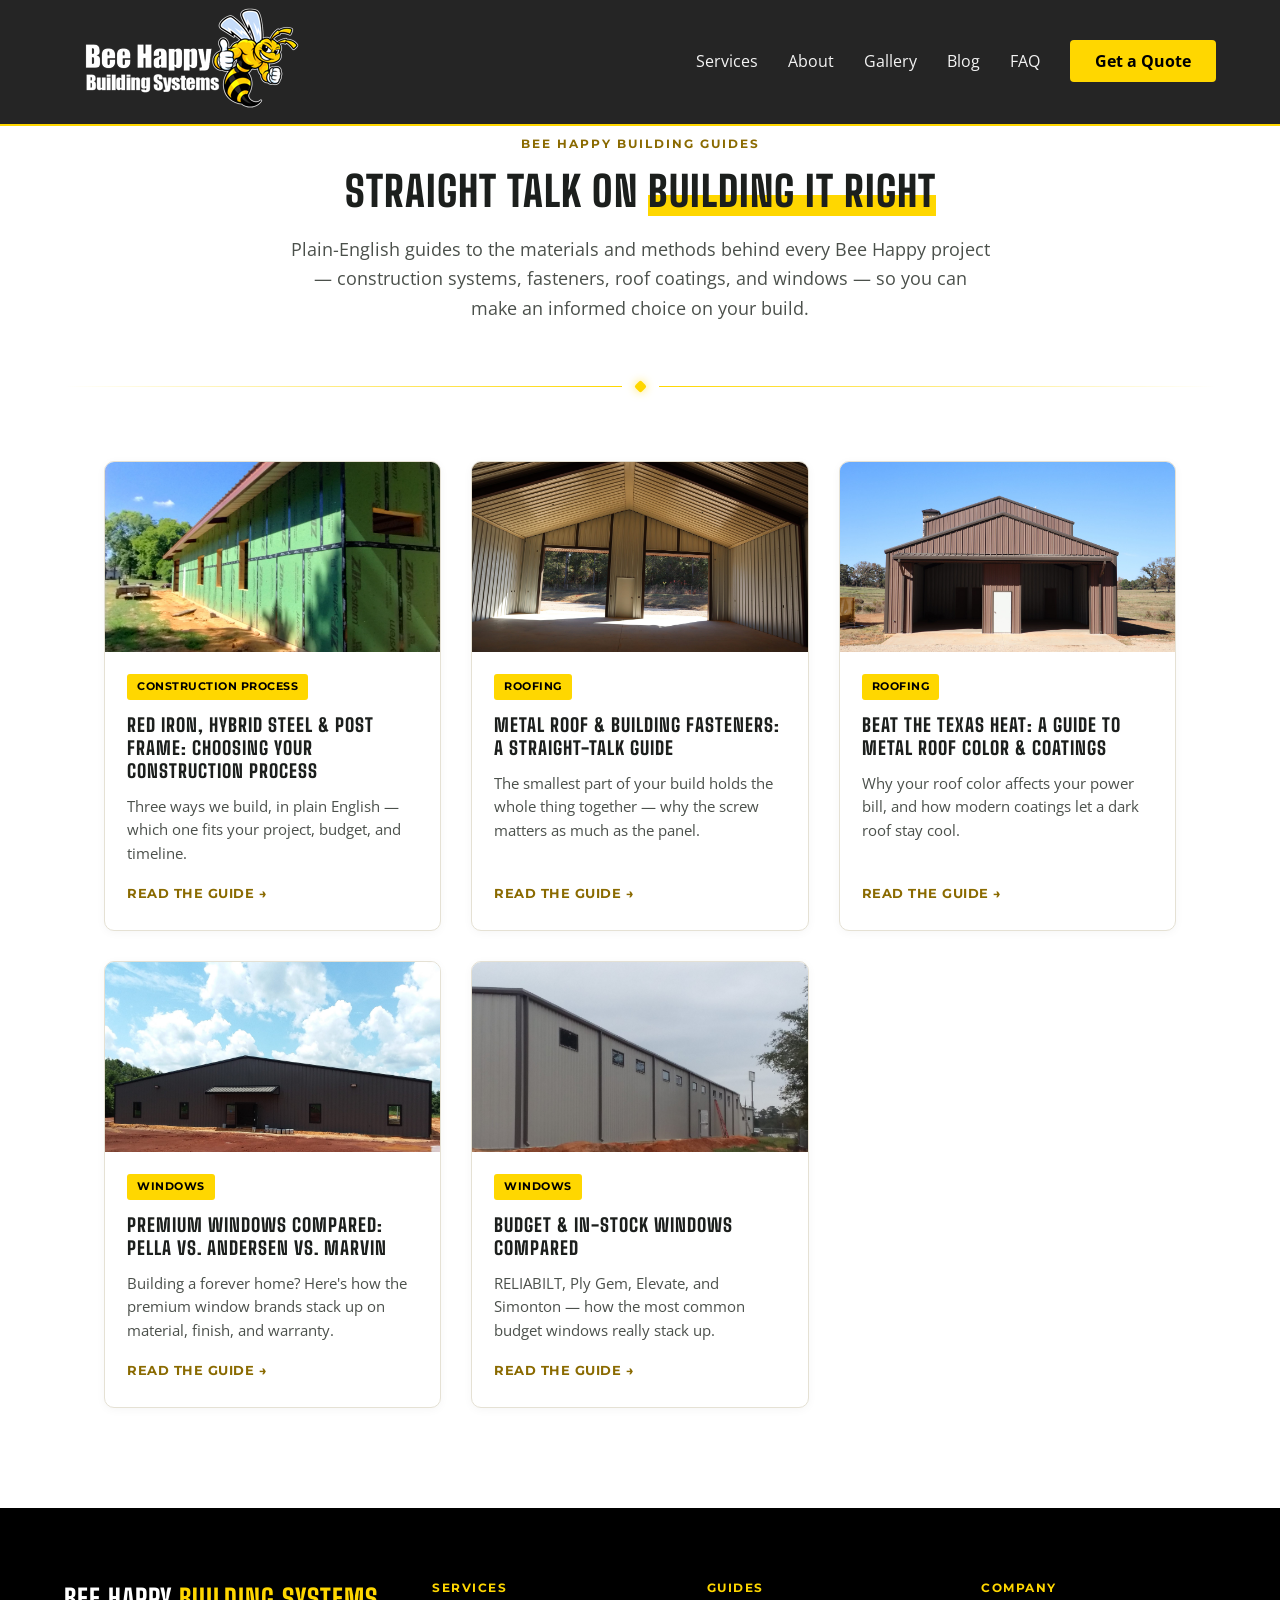
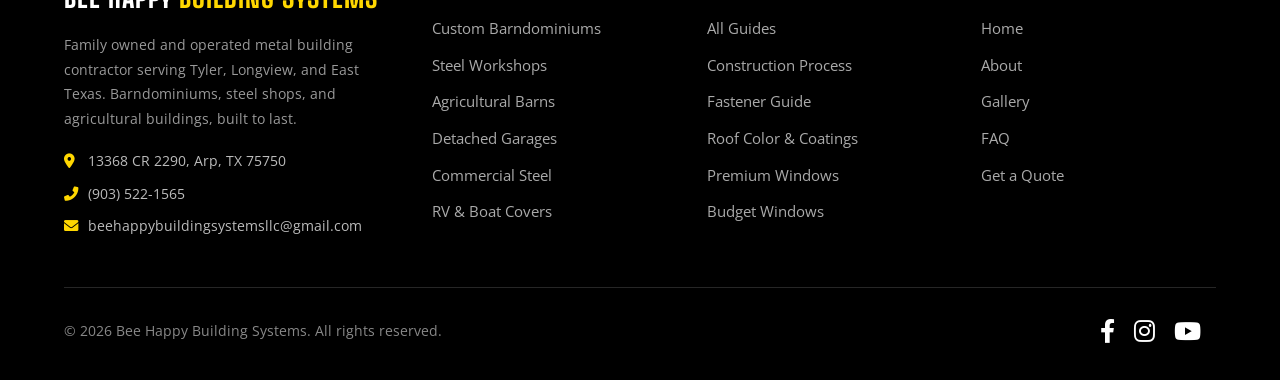
==== commit efafee6d: "updated blog images for consistancey" ====
--- a/blog/index.html
+++ b/blog/index.html
@@ -103,7 +103,7 @@
 
         <article class="post-card">
             <a href="construction-process.html" class="post-card__img">
-                <img src="../assets/images/Bee%20Happy%20Building%20Systems%20Steel%20Building-10.jpg" alt="Red iron steel frame under construction on an East Texas building site">
+                <img src="../assets/images/Middleton%20Zip%201.jpg" alt="Steel building under construction with structural sheathing installed over the frame, ready for exterior panels">
             </a>
             <div class="post-card__body">
                 <span class="post-card__tag">Construction Process</span>
@@ -115,7 +115,7 @@
 
         <article class="post-card">
             <a href="fastener-guide.html" class="post-card__img">
-                <img src="../assets/images/Bee%20Happy%20Building%20Systems%20Steel%20Building-24.jpg" alt="Finished steel building showing panel seams and trim">
+                <img src="../assets/images/40x80x24%20Stanley%20Glaze%20Samples%20Project%203.jpg" alt="Interior view of a steel building roof showing panel seams and trim along the purlins">
             </a>
             <div class="post-card__body">
                 <span class="post-card__tag">Roofing</span>
@@ -127,7 +127,7 @@
 
         <article class="post-card">
             <a href="roof-color-coatings-guide.html" class="post-card__img">
-                <img src="../assets/images/Bee%20Happy%20Building%20Systems%20Steel%20Building-23.jpg" alt="Steel building with a Galvalume metal roof">
+                <img src="../assets/images/40x80x24%20Stanley%20Glaze%20Samples%20Project%201.jpg" alt="Two-tone metal building with a color-coated roof and matching trim">
             </a>
             <div class="post-card__body">
                 <span class="post-card__tag">Roofing</span>
@@ -139,7 +139,7 @@
 
         <article class="post-card">
             <a href="premium-windows-guide.html" class="post-card__img">
-                <img src="../assets/images/Bee%20Happy%20Building%20Systems%20Steel%20Building-28.jpg" alt="Steel building with finished windows installed">
+                <img src="../assets/images/Dynamic%20Diesel%201.jpg" alt="Commercial metal building with matching dark-trimmed windows and an awning entrance">
             </a>
             <div class="post-card__body">
                 <span class="post-card__tag">Windows</span>
@@ -151,7 +151,7 @@
 
         <article class="post-card">
             <a href="budget-windows-guide.html" class="post-card__img">
-                <img src="../assets/images/Bee%20Happy%20Building%20Systems%20Steel%20Building-15.jpg" alt="Steel building with budget vinyl windows installed">
+                <img src="../assets/images/ETX%20Glass%203.jpg" alt="Steel building exterior with several vinyl windows installed at varying sizes">
             </a>
             <div class="post-card__body">
                 <span class="post-card__tag">Windows</span>
--- a/assets/css/styles/style.css
+++ b/assets/css/styles/style.css
@@ -291,13 +291,23 @@
 
 .hero-content h1 {
     font-size: 3.5rem;
-    margin-bottom: 20px;
+    margin-bottom: 8px;
     text-shadow: 2px 2px 10px rgba(0,0,0,0.7);
 }
 
 .hero-content p {
     font-size: 1.2rem;
     margin-bottom: 30px;
+}
+
+.hero-flourish {
+    display: inline-block;
+    margin-top: 8px;
+    font-family: 'Dancing Script', cursive;
+    font-weight: 700;
+    font-size: 2.2rem;
+    color: var(--primary);
+    text-shadow: 2px 2px 8px rgba(0,0,0,0.6);
 }
 
 /* --- SERVICES CARDS (Strict 3-Column Layout) --- */
@@ -464,7 +474,7 @@
     flex: 1;
     min-width: 300px;
     height: 400px;
-    background: url('../../images/Bee Happy Building Systems Steel Building-7.jpg') center/cover;
+    background: url('../../images/Home-Page-50x70x12-w-15ft-Wrap-around-Porch-Marchbank-Project-6.jpg') center/cover;
     border-radius: 8px;
     box-shadow: 20px 20px 0 var(--primary);
 }
@@ -605,8 +615,9 @@
     display: grid;
     grid-template-columns: repeat(4, 1fr);
     grid-auto-rows: 250px; /* Increased row height for a bolder look */
+    grid-auto-flow: dense; /* backfills gaps left by g-wide/g-tall spans so the mosaic has no ragged holes */
     gap: 20px;
-    
+
     /* ADD THESE LINES FOR CENTERING & SPACING */
     width: 100%;
     max-width: 1200px; /* Limits the width on large monitors */
@@ -633,13 +644,6 @@
     .gallery-grid {
         grid-template-columns: repeat(2, 1fr);
         padding: 0 10px;
-    }
-}
-
-@media (max-width: 600px) {
-    .gallery-grid {
-        grid-template-columns: 1fr; /* Single column for small phones */
-        grid-auto-rows: 300px;
     }
 }
 
@@ -901,13 +905,21 @@
     .hamburger { display: block; color: #fff; }
 
     .hero-content h1 { font-size: 2.5rem; }
-    
+    .hero-flourish { font-size: 1.5rem; }
+
     .card-grid { grid-template-columns: 1fr; }
     .process-grid { grid-template-columns: 1fr; }
     .accordion-grid { grid-template-columns: 1fr; gap: 30px 0; }
 
+    .gallery-section {
+        padding: 60px 5%; /* shrunk proportionally from the desktop 100px — still breathing room, less scroll */
+    }
+
     .gallery-grid {
         grid-template-columns: repeat(2, 1fr);
+        grid-auto-rows: 150px; /* shrunk proportionally from the desktop 250px to match the narrower columns */
+        gap: 10px;
+        padding: 0 10px;
     }
 
     .g-wide, .g-big { grid-column: span 2; }
@@ -920,4 +932,13 @@
     .contact {
         background-attachment: scroll;
     }
+}
+
+/* Small phones: shrink the gallery mosaic a bit further, same 2-col/g-wide/g-tall block pattern */
+@media (max-width: 480px) {
+    .gallery-grid {
+        grid-auto-rows: 120px;
+        gap: 8px;
+        padding: 0 8px;
+    }
 }
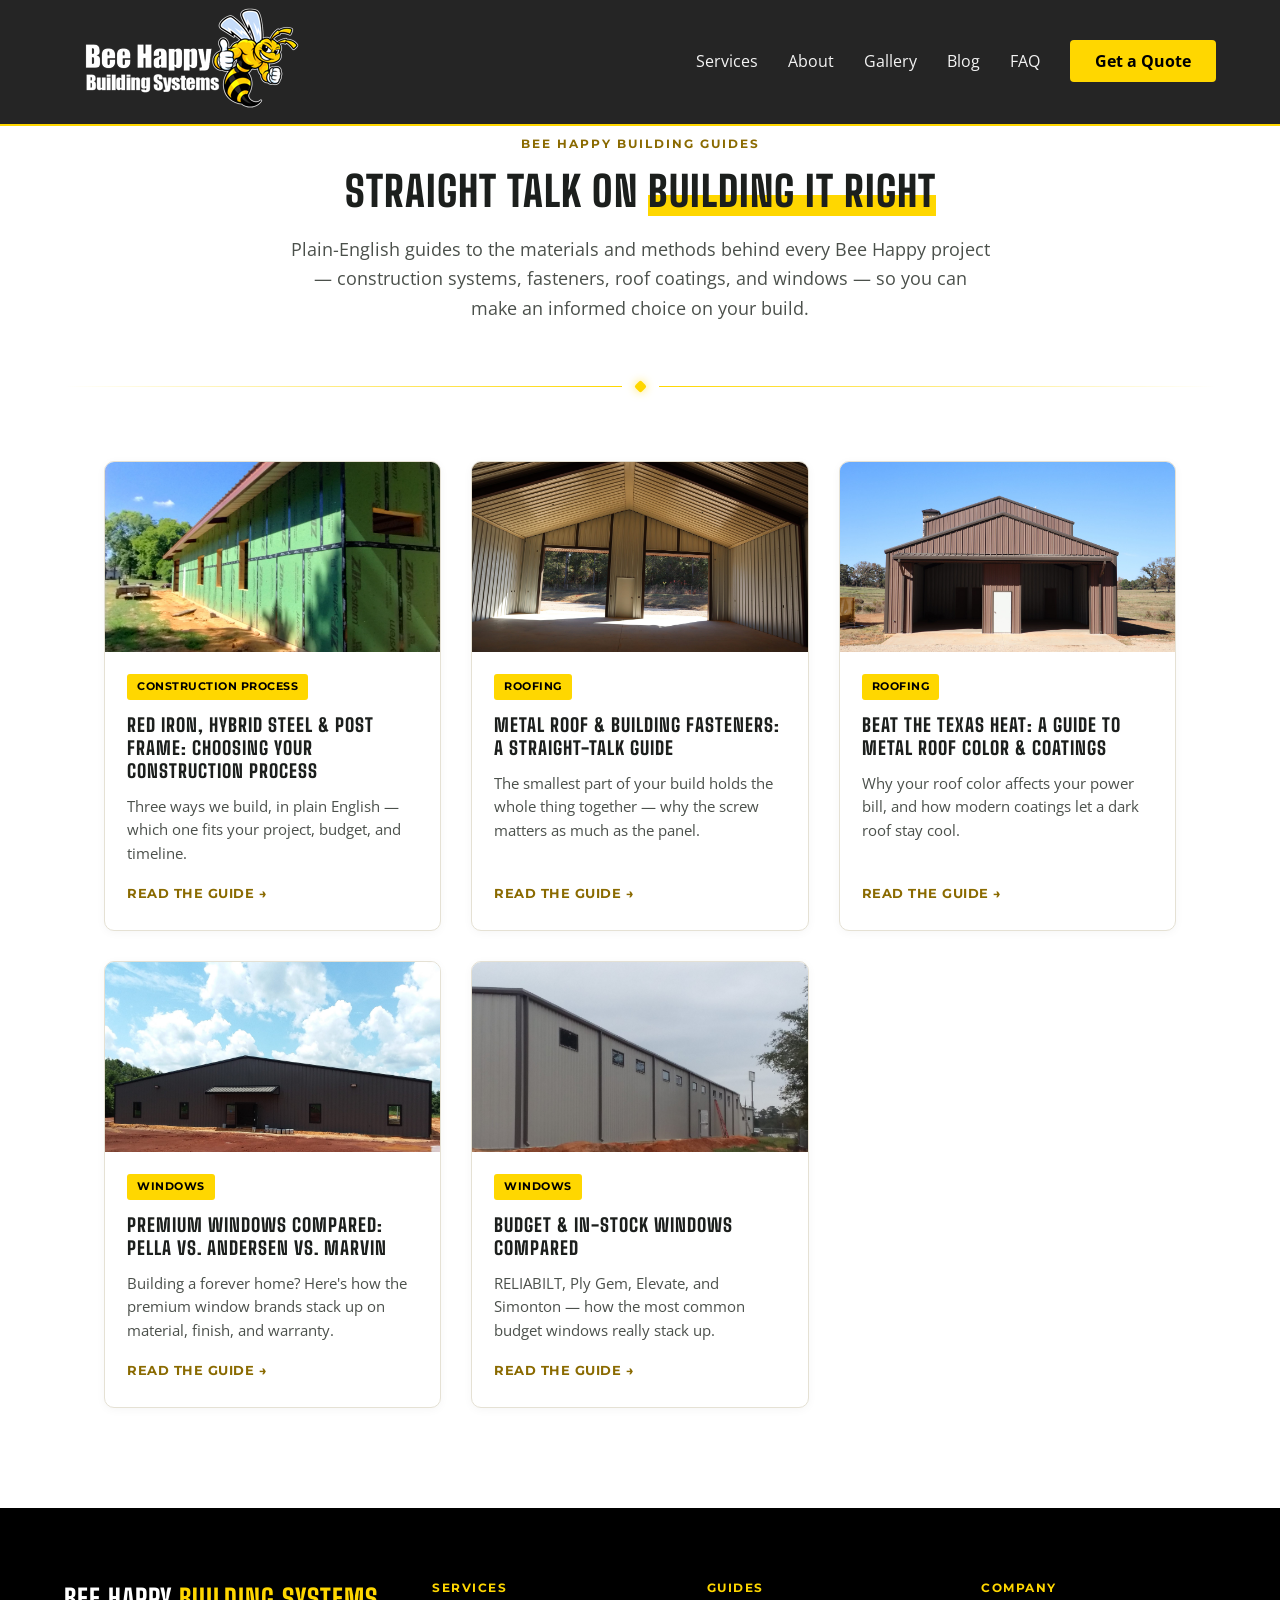
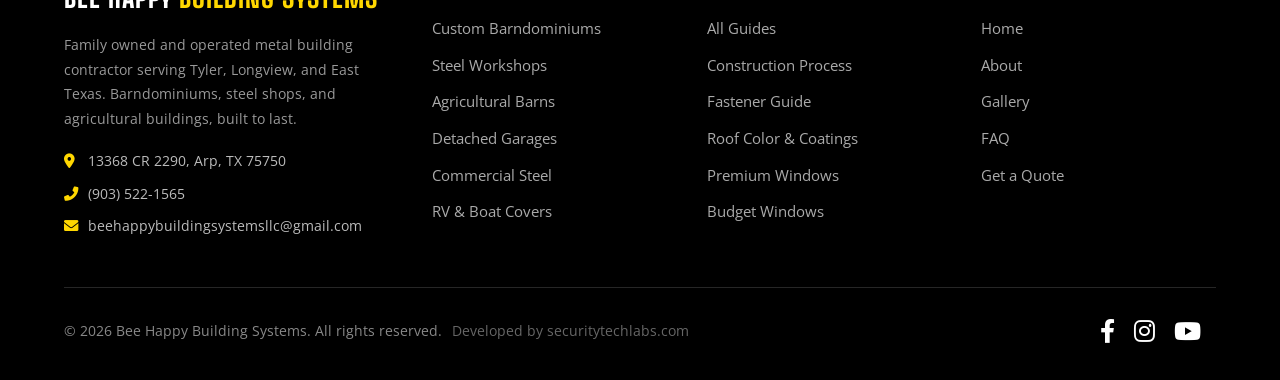
==== commit d8b9ddf3: "updated footer links" ====
--- a/blog/index.html
+++ b/blog/index.html
@@ -212,7 +212,7 @@
         </div>
 
         <div class="footer-bottom">
-            <p>&copy; 2026 Bee Happy Building Systems. All rights reserved.</p>
+            <p>&copy; 2026 Bee Happy Building Systems. All rights reserved. <a href="https://securitytechlabs.com" target="_blank" rel="noopener" class="footer-credit">Developed by securitytechlabs.com</a></p>
             <div class="social-links">
                 <a href="https://www.facebook.com/beehappybuildingsystemsllc/" target="_blank" rel="noopener"><i class="fab fa-facebook-f"></i></a>
                 <a href="#"><i class="fab fa-instagram"></i></a>
--- a/assets/css/styles/style.css
+++ b/assets/css/styles/style.css
@@ -858,6 +858,14 @@
     font-size: 0.85rem;
 }
 
+.footer-credit {
+    color: #666;
+    margin-left: 6px;
+    transition: var(--transition);
+}
+
+.footer-credit:hover { color: var(--primary); }
+
 .social-links a {
     font-size: 1.5rem;
     margin-right: 15px;
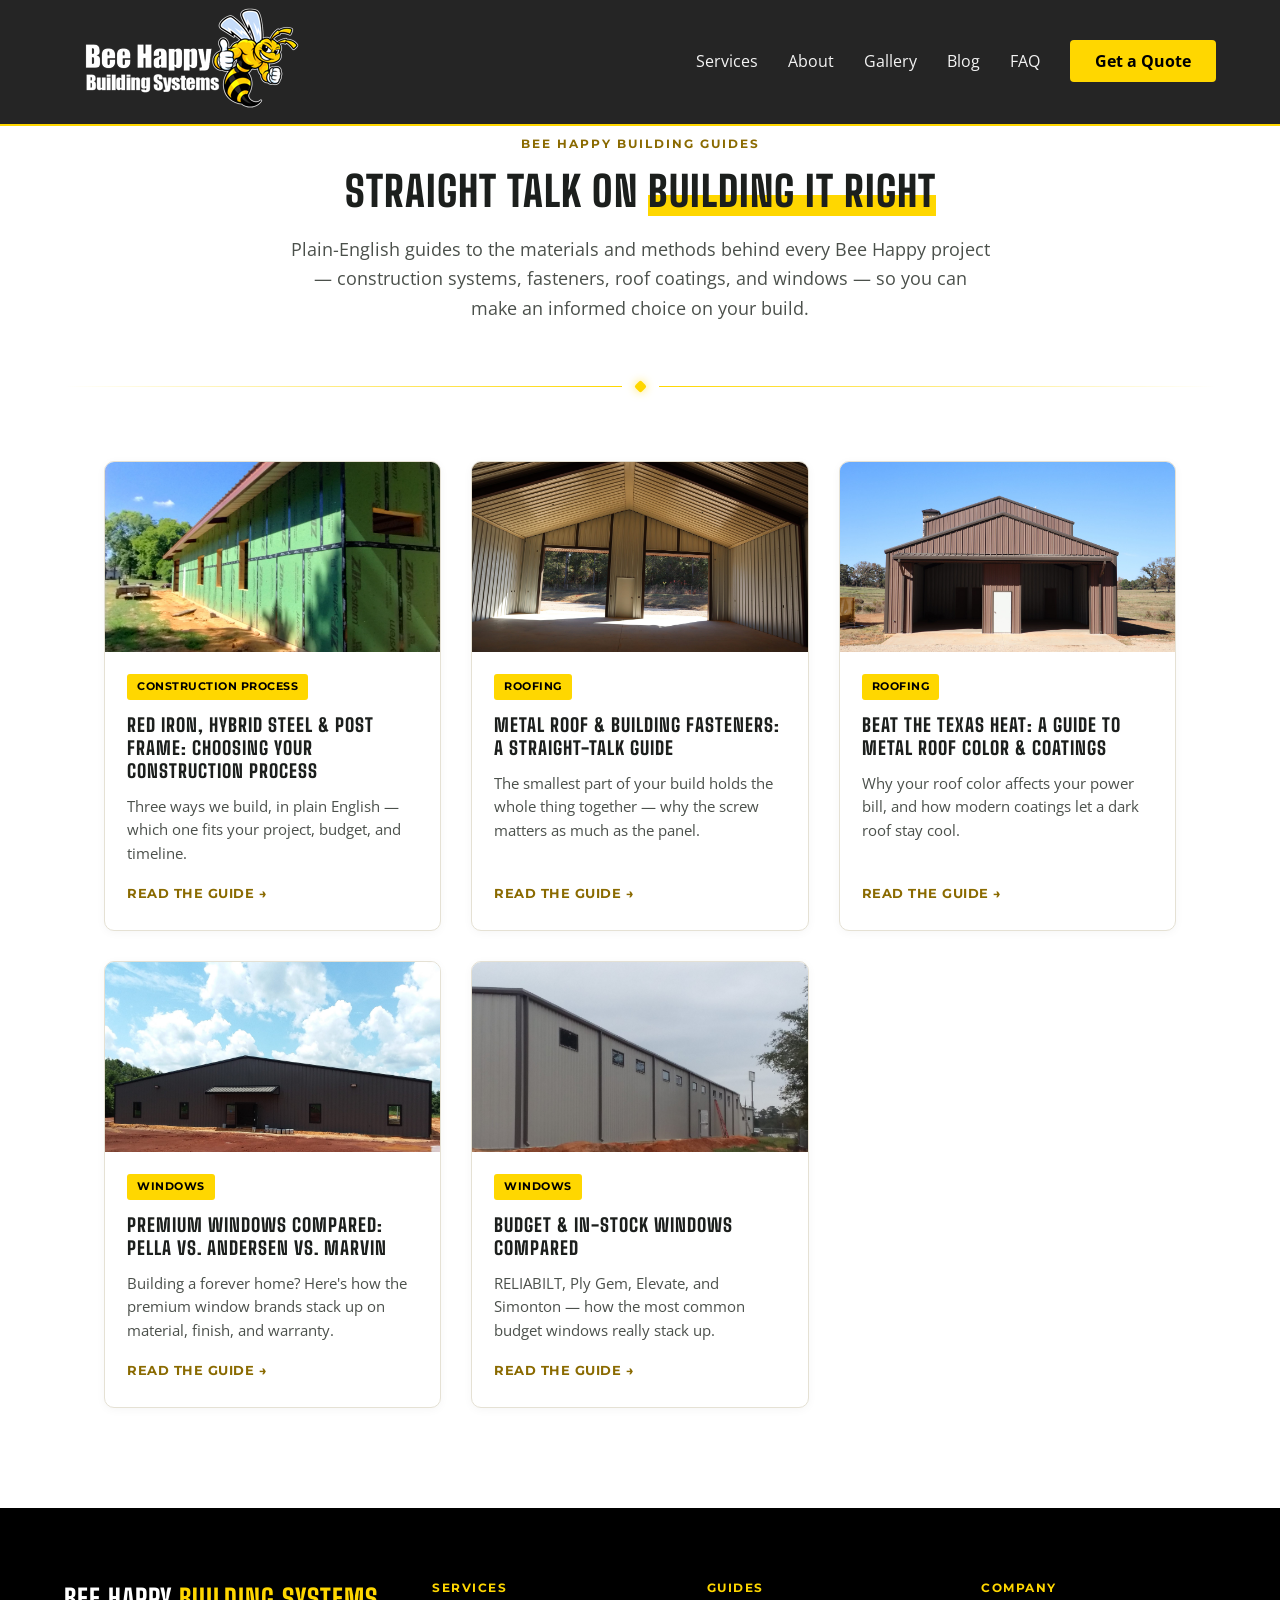
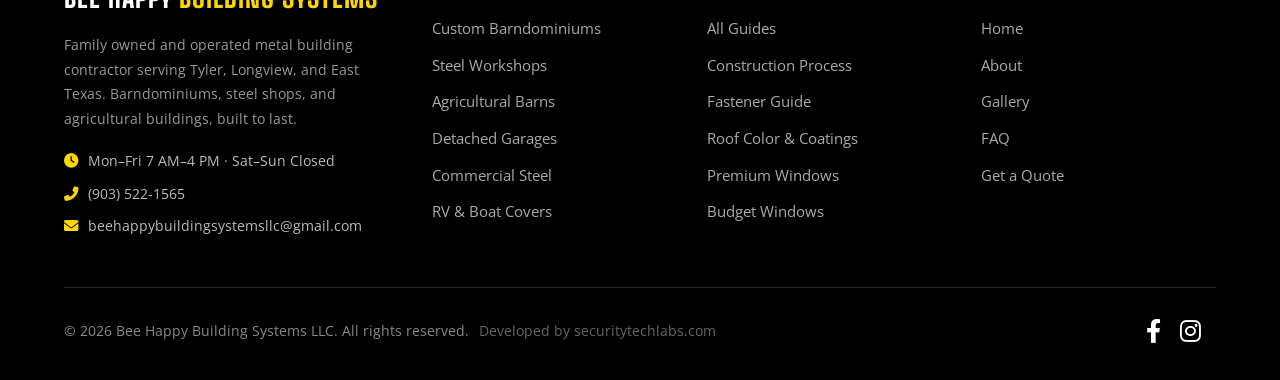
==== commit 4ada8337: "Business facts, GEO audit fixes, and 404 page - Use "Bee Happy Building Systems LLC" across titles, " ====
--- a/blog/index.html
+++ b/blog/index.html
@@ -5,10 +5,10 @@
     <meta name="viewport" content="width=device-width, initial-scale=1.0">
     <meta http-equiv="X-UA-Compatible" content="IE=edge">
 
-    <title>Building Guides & Resources | Bee Happy Building Systems</title>
-    <meta name="title" content="Building Guides & Resources | Bee Happy Building Systems">
-    <meta name="description" content="Straight-talk guides on construction process, fasteners, roof coatings, and windows from Bee Happy Building Systems — East Texas barndominium and steel building contractors.">
-    <meta name="author" content="Bee Happy Building Systems">
+    <title>Building Guides & Resources | Bee Happy Building Systems LLC</title>
+    <meta name="title" content="Building Guides & Resources | Bee Happy Building Systems LLC">
+    <meta name="description" content="Straight-talk guides on construction process, fasteners, roof coatings, and windows from Bee Happy Building Systems LLC — East Texas barndominium and steel building contractors.">
+    <meta name="author" content="Bee Happy Building Systems LLC">
     <meta name="robots" content="index, follow, max-snippet:-1, max-image-preview:large, max-video-preview:-1">
     <link rel="canonical" href="https://beehappybuildingsystemsllc.com/blog/">
 
@@ -21,14 +21,14 @@
 
     <meta property="og:type" content="website">
     <meta property="og:url" content="https://beehappybuildingsystemsllc.com/blog/">
-    <meta property="og:site_name" content="Bee Happy Building Systems">
-    <meta property="og:title" content="Building Guides & Resources | Bee Happy Building Systems">
+    <meta property="og:site_name" content="Bee Happy Building Systems LLC">
+    <meta property="og:title" content="Building Guides & Resources | Bee Happy Building Systems LLC">
     <meta property="og:description" content="Straight-talk guides on construction process, fasteners, roof coatings, and windows from an East Texas barndominium and steel building contractor.">
     <meta property="og:image" content="https://beehappybuildingsystemsllc.com/assets/images/og-image.png">
     <meta property="og:locale" content="en_US">
 
     <meta name="twitter:card" content="summary_large_image">
-    <meta name="twitter:title" content="Building Guides & Resources | Bee Happy Building Systems">
+    <meta name="twitter:title" content="Building Guides & Resources | Bee Happy Building Systems LLC">
     <meta name="twitter:description" content="Straight-talk guides on construction process, fasteners, roof coatings, and windows from an East Texas barndominium and steel building contractor.">
     <meta name="twitter:image" content="https://beehappybuildingsystemsllc.com/assets/images/og-image.png">
 
@@ -36,7 +36,7 @@
     {
       "@context": "https://schema.org",
       "@type": "CollectionPage",
-      "name": "Bee Happy Building Systems — Building Guides & Resources",
+      "name": "Bee Happy Building Systems LLC — Building Guides & Resources",
       "url": "https://beehappybuildingsystemsllc.com/blog/",
       "isPartOf": { "@id": "https://beehappybuildingsystemsllc.com/#organization" },
       "hasPart": [
@@ -73,7 +73,7 @@
     <nav id="site-nav">
         <div class="logo">
             <a href="../index.html#top">
-                <img src="../assets/images/company-logo.png" alt="Bee Happy Building Systems">
+                <img src="../assets/images/company-logo.png" alt="Bee Happy Building Systems LLC">
             </a>
         </div>
         <div class="hamburger" onclick="toggleMenu()">
@@ -89,6 +89,8 @@
         </ul>
     </nav>
 
+    <main id="main">
+
     <section class="blog-hero">
         <div class="blog-hero__wrap">
             <span class="blog-hero__eyebrow">Bee Happy Building Guides</span>
@@ -162,6 +164,8 @@
         </article>
 
     </section>
+
+    </main>
 
     <footer>
         <div class="footer-grid">
@@ -169,7 +173,7 @@
                 <div class="footer-wordmark">Bee Happy <span>Building Systems</span></div>
                 <p>Family owned and operated metal building contractor serving Tyler, Longview, and East Texas. Barndominiums, steel shops, and agricultural buildings, built to last.</p>
                 <div class="footer-contact">
-                    <p><i class="fas fa-map-marker-alt"></i>13368 CR 2290, Arp, TX 75750</p>
+                    <p><i class="fas fa-clock"></i>Mon–Fri 7 AM–4 PM · Sat–Sun Closed</p>
                     <p><i class="fas fa-phone-alt"></i><a href="tel:+19035221565">(903) 522-1565</a></p>
                     <p><i class="fas fa-envelope"></i><a href="&#109;&#97;&#105;&#108;&#116;&#111;&#58;&#98;&#101;&#101;&#104;&#97;&#112;&#112;&#121;&#98;&#117;&#105;&#108;&#100;&#105;&#110;&#103;&#115;&#121;&#115;&#116;&#101;&#109;&#115;&#108;&#108;&#99;&#64;&#103;&#109;&#97;&#105;&#108;&#46;&#99;&#111;&#109;">&#98;&#101;&#101;&#104;&#97;&#112;&#112;&#121;&#98;&#117;&#105;&#108;&#100;&#105;&#110;&#103;&#115;&#121;&#115;&#116;&#101;&#109;&#115;&#108;&#108;&#99;&#64;&#103;&#109;&#97;&#105;&#108;&#46;&#99;&#111;&#109;</a></p>
                 </div>
@@ -212,11 +216,10 @@
         </div>
 
         <div class="footer-bottom">
-            <p>&copy; 2026 Bee Happy Building Systems. All rights reserved. <a href="https://securitytechlabs.com" target="_blank" rel="noopener" class="footer-credit">Developed by securitytechlabs.com</a></p>
+            <p>&copy; 2026 Bee Happy Building Systems LLC. All rights reserved. <a href="https://securitytechlabs.com" target="_blank" rel="noopener" class="footer-credit">Developed by securitytechlabs.com</a></p>
             <div class="social-links">
-                <a href="https://www.facebook.com/beehappybuildingsystemsllc/" target="_blank" rel="noopener"><i class="fab fa-facebook-f"></i></a>
-                <a href="#"><i class="fab fa-instagram"></i></a>
-                <a href="#"><i class="fab fa-youtube"></i></a>
+                <a href="https://www.facebook.com/beehappybuildingsystemsllc/" target="_blank" rel="noopener" aria-label="Bee Happy Building Systems LLC on Facebook"><i class="fab fa-facebook-f"></i></a>
+                <a href="https://www.instagram.com/beehappybuildingsystemsllc/" target="_blank" rel="noopener" aria-label="Bee Happy Building Systems LLC on Instagram"><i class="fab fa-instagram"></i></a>
             </div>
         </div>
     </footer>
--- a/assets/css/styles/style.css
+++ b/assets/css/styles/style.css
@@ -310,6 +310,42 @@
     text-shadow: 2px 2px 8px rgba(0,0,0,0.6);
 }
 
+.underline-accent {
+    position: relative;
+    display: inline-block;
+}
+
+.underline-accent__svg {
+    position: absolute;
+    left: 0;
+    bottom: -0.14em;
+    width: 100%;
+    height: 0.3em;
+    overflow: visible;
+    pointer-events: none;
+}
+
+.underline-accent__svg path {
+    fill: none;
+    stroke: var(--primary);
+    stroke-width: 3;
+    stroke-linecap: round;
+    stroke-dasharray: 100;
+    stroke-dashoffset: 100;
+    animation: draw-underline 1.4s ease-out 1.1s forwards;
+}
+
+@keyframes draw-underline {
+    to { stroke-dashoffset: 0; }
+}
+
+@media (prefers-reduced-motion: reduce) {
+    .underline-accent__svg path {
+        animation: none;
+        stroke-dashoffset: 0;
+    }
+}
+
 /* --- SERVICES CARDS (Strict 3-Column Layout) --- */
 .services {
     padding: 80px 5%;
@@ -667,10 +703,34 @@
     z-index: 2000;
 }
 
-.lightbox img {
+.lightbox-content {
+    position: relative;
     max-width: 90%;
     max-height: 90%;
+    display: flex;
+}
+
+.lightbox-content img {
+    max-width: 100%;
+    max-height: 90vh;
     border: 2px solid var(--primary);
+    display: block;
+}
+
+.lightbox-caption {
+    position: absolute;
+    left: 0;
+    right: 0;
+    bottom: 0;
+    background: rgba(0, 0, 0, 0.75);
+    color: #fff;
+    padding: 12px 20px;
+    font-size: 0.95rem;
+    text-align: center;
+}
+
+.lightbox-caption:empty {
+    display: none;
 }
 
 .close-lightbox {
